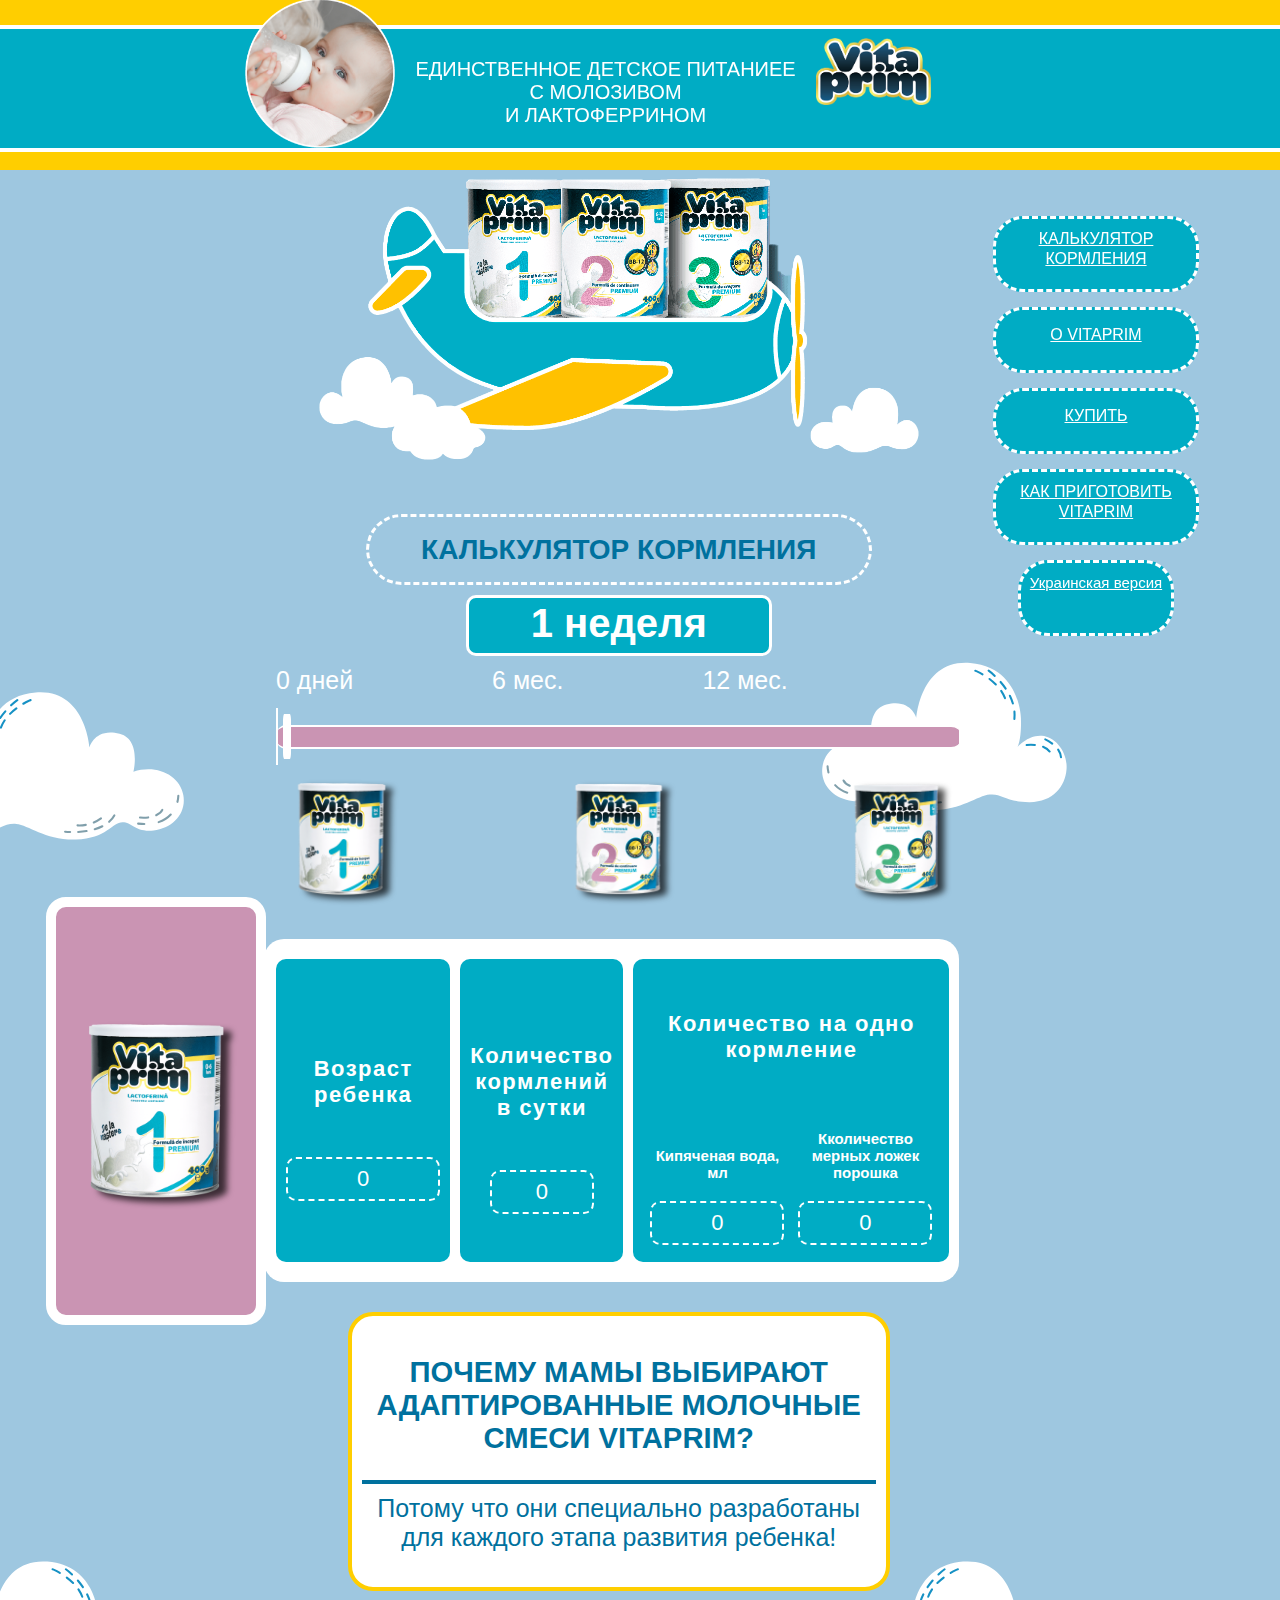
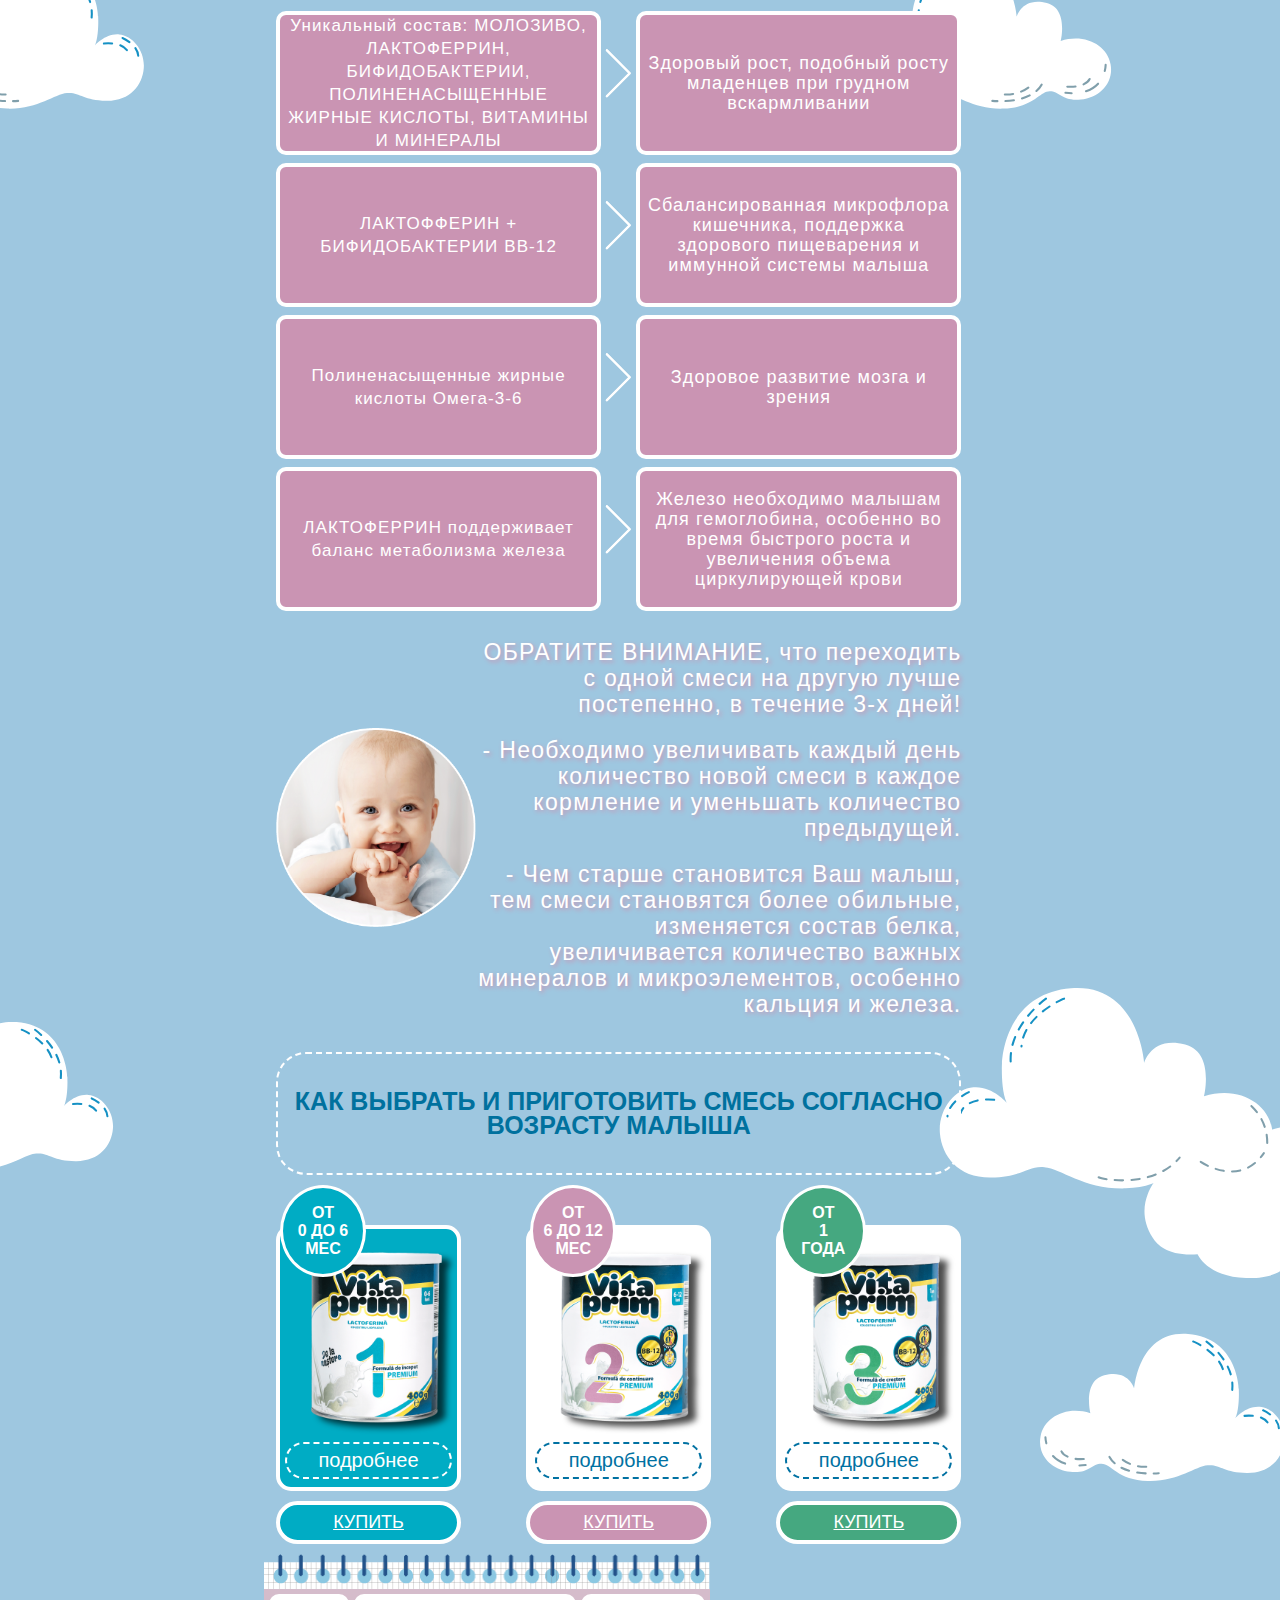
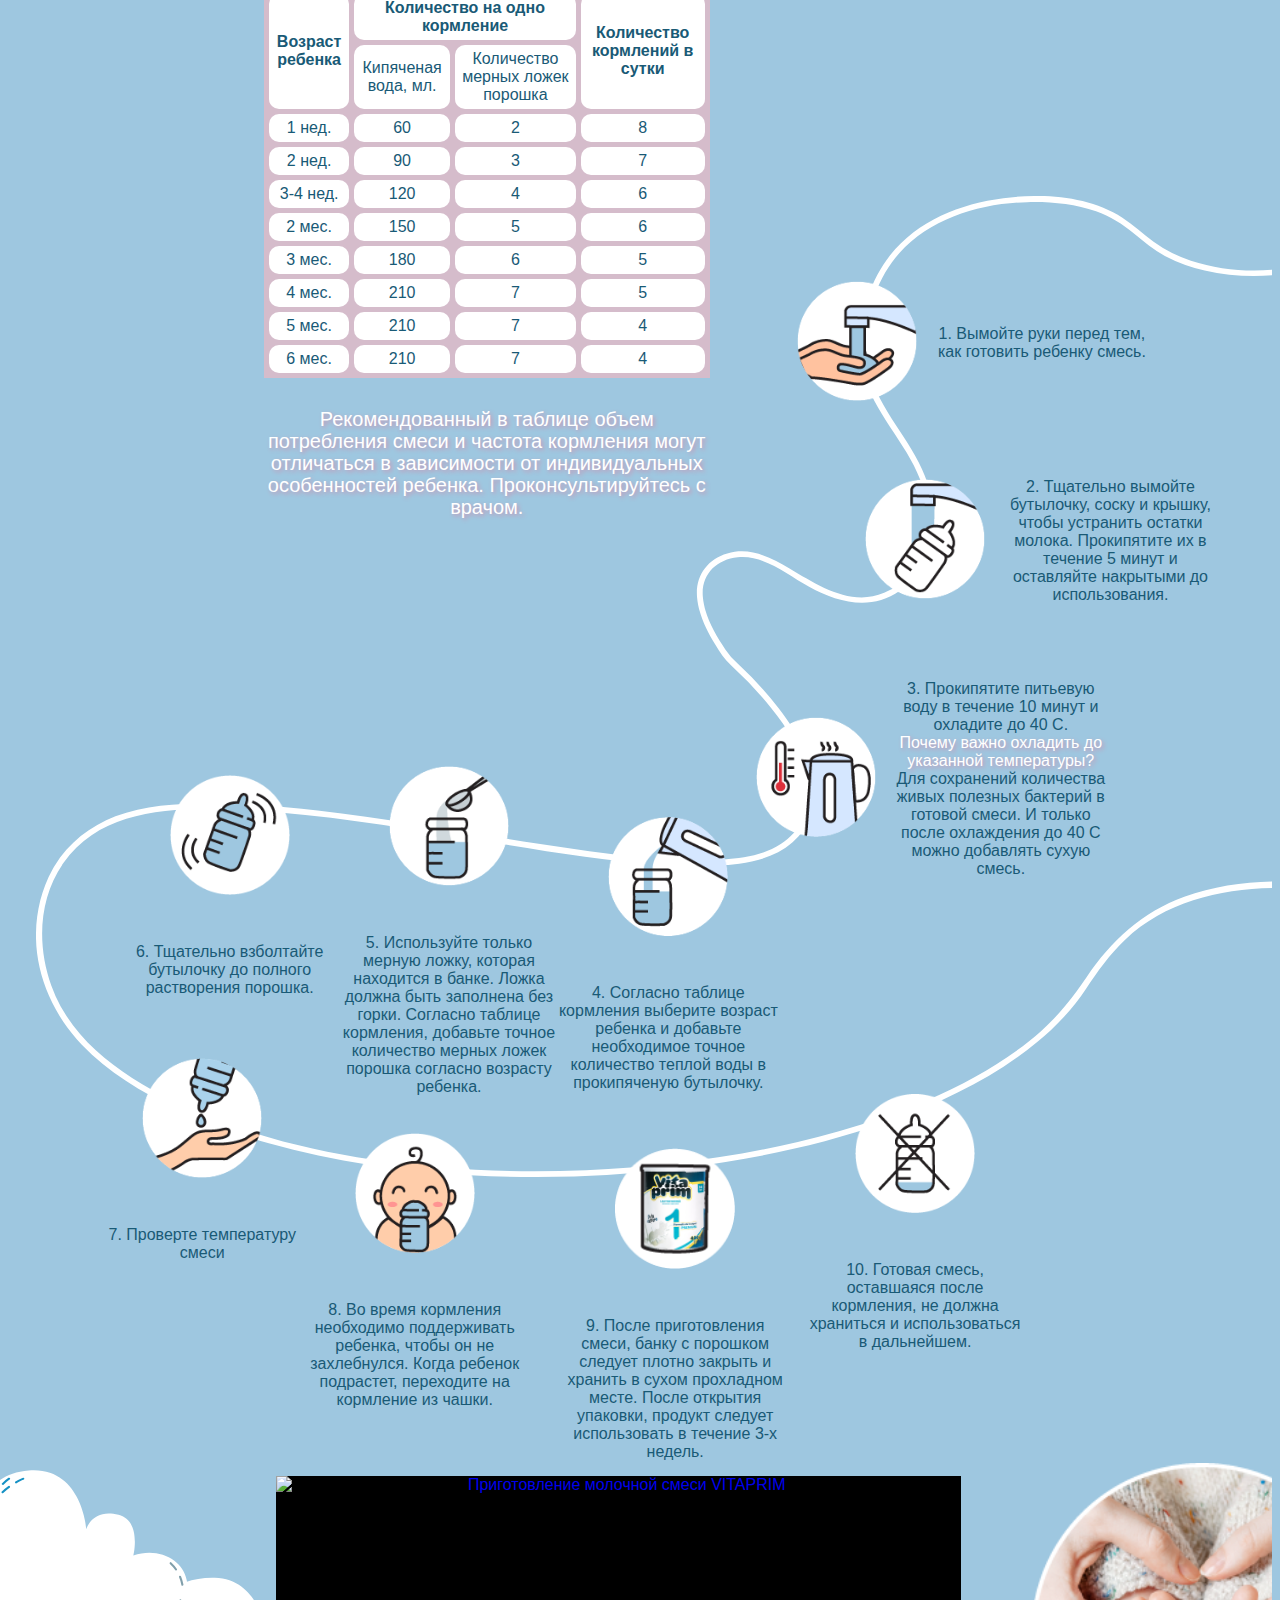
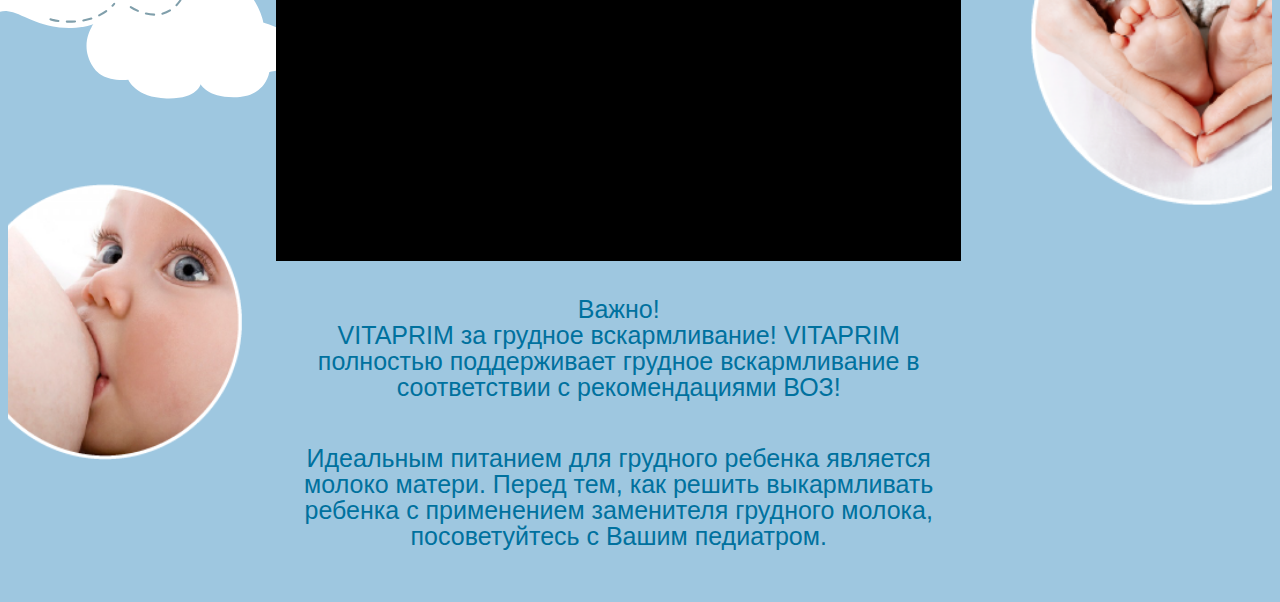
==== index-ru.html @ 1f6e941f "Add files via upload" ====
<!DOCTYPE html>
<html lang="ru">

<head>
	<meta charset="UTF-8">
	<meta http-equiv="X-UA-Compatible" content="IE=edge">
	<meta name="viewport" content="width=device-width, initial-scale=1.0">

	<meta property="og:locale" content="ru">
	<meta property="og:type" content="website">
	<meta property="og:title" content="Vita Prim">
	<meta property="og:url" content="https://vitaprim.com.ua/">
	<meta property="og:site_name" content="Vita Prim">
	<meta property="og:image" content="img/og-image.png">
	<meta property="og:image:secure_url" content="img/og-image.png">
	<meta property="og:image:width" content="1200">
	<meta property="og:image:height" content="627">
	<meta property="og:image:alt" content="Vita Prim - ЕДИНСТВЕННОЕ ДЕТСКОЕ ПИТАНИЕ
	С МОЛОЗИВОМ И ЛАКТОФЕРРИНОМ">
	<meta property="og:image:type" content="image/png">
	<meta name="twitter:card" content="summary_large_image">
	<meta name="twitter:title" content="Vita Prim - ЕДИНСТВЕННОЕ ДЕТСКОЕ ПИТАНИЕ
	С МОЛОЗИВОМ И ЛАКТОФЕРРИНОМ">
	<meta name="twitter:image" content="img/og-image.png">
	<script type="application/ld+json">
		{
		  "@context": "https://schema.org/", 
		  "@type": "Product", 
		  "name": "Vita Prim",
		  "image": "https://ua-pharm.com/wp-content/uploads/2021/02/VitaPrim-pitanie-1.png",
		  "description": "Повноцінна збалансована суміш з молозивом, лактоферрином і біфідобактеріями ВВ-12, вітамінами, мінералами і жирними кислотами для гармонійного росту і розвитку Вашої дитини.",
		  "brand": "VITA PRIM",
		  "offers": {
			"@type": "Offer",
			"url": "https://ua-pharm.com/uk/product/molochna-sumish-vitaprim-1-dlia-dytyny-vikom-vid-0-do-6-mis-pozhyvna-sumish-z-molozyvom-laktoferynom-ta-bifidobakteriiamy-vv-12-spetsialno-rozroblena-dlia-kozhnoho-etapu-rozvytku-dytyny/",
			"priceCurrency": "UAH",
			"price": "789",
			"priceValidUntil": "2026-02-19",
			"availability": "https://schema.org/InStock",
			"itemCondition": "https://schema.org/NewCondition"
		  },
		  "aggregateRating": {
			"@type": "AggregateRating",
			"ratingValue": "5",
			"bestRating": "5",
			"worstRating": "1",
			"ratingCount": "1"
		  }
		}
	</script>
	<link rel="apple-touch-icon" sizes="180x180" href="favicon/apple-touch-icon.png">
	<link rel="icon" type="image/png" sizes="32x32" href="favicon/favicon-32x32.png">
	<link rel="icon" type="image/png" sizes="16x16" href="favicon/favicon-16x16.png">
	<link rel="manifest" href="favicon/site.webmanifest">
	<link rel="stylesheet" href="css/style.css">
	<link rel="stylesheet" href="css/media.css">
	<link rel="stylesheet" href="assets/null.css">
	<title>Vita Prim - ЕДИНСТВЕННОЕ ДЕТСКОЕ ПИТАНИЕ
		С МОЛОЗИВОМ И ЛАКТОФЕРРИНОМ
		</title>
</head>

<body>
	<div class="page">
		<main>
			<header class="header">
				<div class="container">
					<div class="menu__container">
						<div class="menu__icon"> <span></span> </div>
						<nav class="nav">
							<ul class="nav__list">
								<li class="nav__list-item"> <a href="#counter" class="nav__item-link twostring">КАЛЬКУЛЯТОР КОРМЛЕНИЯ</a> </li>
								<li class="nav__list-item"> <a href="#offer__section" class="nav__item-link">О VITAPRIM</a> </li>
								<li class="nav__list-item"> <a href="#shop" class="nav__item-link">КУПИТЬ</a> </li>
								<li class="nav__list-item"> <a href="#how__to" class="nav__item-link twostring">КАК ПРИГОТОВИТЬ VITAPRIM</a> </li>
								<li class="nav__list-item"> <a hreflang="ru" style="font-size: 15px; width: 60%;" href="index.html" class="nav__item-link twostring">Украинская версия</a> </li>
							</ul>
						</nav>
					</div>
					<div class="header__items">
						<div class="top__kid"><img src="img/topkid.png" alt="kid"></div>
						<div class="nav__txt">
							<p>ЕДИНСТВЕННОЕ ДЕТСКОЕ ПИТАНИЕЕ
								<br>С МОЛОЗИВОМ 
								<br> И ЛАКТОФЕРРИНОМ</p>
						</div>
						<div class="header__logo">
							<a class="header__logo-link" href="#first__section"> <img src="img/logo.png" alt="Vita prime" class="header__logo-img"> </a>
						</div>
					</div>
				</div>
			</header>
			<section class="first__section" id="first__section">
				<div class="container">
					<p class="first__section-txt">ЕДИНСТВЕННОЕ ДЕТСКОЕ ПИТАНИЕ
						<br> С МОЛОЗИВОМ 
						<br> И ЛАКТОФЕРРИНОМ</p> <img id="counter" src="img/plane.png" alt="Наши продукты в самолете" class="first__section-img">
					<h1 class="section__title">КАЛЬКУЛЯТОР КОРМЛЕНИЯ</h1>
					<div class="counter">
						<div id="calc" class="value">1 неделя</div>
						<div class="age"> <span>0 дней</span><span>6 мес.</span><span>12 мес.</span> <span>.....</span></div>
						<input type="range" min="0" max="17" step="1" value="0" id="fader"> </div>
					<div class="fader__products"> <img src="img/VitaPrim-pitanie-1.png" alt="Vita Prim 1"> <img src="img/VitaPrim-pitanie-2.png" alt="Vita Prim 2"> <img src="img/VitaPrim-pitanie-3.png" alt="Vita Prim 3"> </div>
				</div>
			</section>
			<section class="counter__value">
				<div class="container">
					<div class="wrapper">
						<div class="product"> <img id="vita1" src="img/VitaPrim-pitanie-1.png" alt="Vita Prim 1"> <img id="vita2" src="img/VitaPrim-pitanie-2.png" alt="Vita Prim 2"> <img id="vita3" src="img/VitaPrim-pitanie-3.png" alt="Vita Prim 3"> </div>
						<div class="tabs">
							<div class="tab">
								<h3 class="value__name">Возраст <br> ребенка</h3>
								<div class="value" id="years">0</div>
							</div>
							<div class="tab">
								<h3 class="value__name">Количество кормлений в сутки</h3>
								<div class="value" id="feedings">0</div>
							</div>
						</div>
					</div>
					<div class="tab">
						<h3 class="value__name">Количество на одно кормление</h3>
						<div class="value__wrapper">
							<div class="tab__item">
								<h4 class="valeu__subname">Кипяченая вода, мл</h4>
								<div class="value" id="water">0</div>
							</div>
							<div class="tab__item" id="offer__section">
								<h4 class="valeu__subname">Кколичество мерных ложек порошка</h4>
								<div class="value" id="spoons">0</div>
							</div>
						</div>
					</div> <a href="https://ua-pharm.com/uk/product/molochna-sumish-vitaprim-1-dlia-dytyny-vikom-vid-0-do-6-mis-pozhyvna-sumish-z-molozyvom-laktoferynom-ta-bifidobakteriiamy-vv-12-spetsialno-rozroblena-dlia-kozhnoho-etapu-rozvytku-dytyny/" class="btn">купить</a> </div>
			</section>
			<section class="offer__section">
				<div class="container">
					<div class="offer">
						<h3 class="offer__title"><span>ПОЧЕМУ МАМЫ ВЫБИРАЮТ АДАПТИРОВАННЫЕ МОЛОЧНЫЕ СМЕСИ VITAPRIM?</span></h3>
						<p class="offer__txt">Потому что они специально разработаны для каждого этапа развития ребенка!</p>
					</div>
					<div class="descrip">
							<div class="descrip__title">
								<p>Уникальный состав: <span>МОЛОЗИВО, ЛАКТОФЕРРИН, БИФИДОБАКТЕРИИ, ПОЛИНЕНАСЫЩЕННЫЕ ЖИРНЫЕ КИСЛОТЫ, ВИТАМИНЫ <span> и <span>МИНЕРАЛЫ</span></p>
							</div>
							<svg xmlns="http://www.w3.org/2000/svg" viewBox="0 0 490.8 490.8"><defs/><path xmlns="http://www.w3.org/2000/svg" fill="#fff" d="M168.599498 75.80956c-2.9659-2.8651-7.693-2.7825-10.5581.1834-2.7944 2.8938-2.7944 7.4809 0 10.374l158.9805 158.9952-158.9952 158.9805c-2.9659 2.8651-3.0478 7.5915-.1834 10.5581 2.8651 2.9659 7.5915 3.0478 10.5581.1834.0623-.0602.1232-.1211.1834-.1834l164.2669-164.2669c2.9148-2.9155 2.9148-7.6419 0-10.5581l-164.2522-164.2662z" data-original="#f44336"/><path xmlns="http://www.w3.org/2000/svg" fill="#fff" d="M163.313098 417.09596c-4.1237.0077-7.4725-3.3299-7.4802-7.4536-.0035-1.988.7861-3.8955 2.1938-5.2997l158.9952-158.9805-158.9952-158.9798c-2.9197-2.9197-2.9197-7.6531 0-10.5728 2.9197-2.9197 7.6531-2.9197 10.5728 0l164.2669 164.2669c2.9148 2.9155 2.9148 7.6419 0 10.5581l-164.2669 164.2662c-1.4 1.4049-3.3026 2.1952-5.2864 2.1952z" data-original="#000000"/></svg>
							<div class="descrip__txt">
								<p>Здоровый рост, подобный росту младенцев при грудном вскармливании</p>
							</div>
					</div>
					<div class="descrip">
						<div class="descrip__title">
							<p><span> ЛАКТОФФЕРИН + БИФИДОБАКТЕРИИ ВВ-12 </span></p>
						</div>
						<svg xmlns="http://www.w3.org/2000/svg" viewBox="0 0 490.8 490.8"><defs/><path xmlns="http://www.w3.org/2000/svg" fill="#fff" d="M168.599498 75.80956c-2.9659-2.8651-7.693-2.7825-10.5581.1834-2.7944 2.8938-2.7944 7.4809 0 10.374l158.9805 158.9952-158.9952 158.9805c-2.9659 2.8651-3.0478 7.5915-.1834 10.5581 2.8651 2.9659 7.5915 3.0478 10.5581.1834.0623-.0602.1232-.1211.1834-.1834l164.2669-164.2669c2.9148-2.9155 2.9148-7.6419 0-10.5581l-164.2522-164.2662z" data-original="#f44336"/><path xmlns="http://www.w3.org/2000/svg" fill="#fff" d="M163.313098 417.09596c-4.1237.0077-7.4725-3.3299-7.4802-7.4536-.0035-1.988.7861-3.8955 2.1938-5.2997l158.9952-158.9805-158.9952-158.9798c-2.9197-2.9197-2.9197-7.6531 0-10.5728 2.9197-2.9197 7.6531-2.9197 10.5728 0l164.2669 164.2669c2.9148 2.9155 2.9148 7.6419 0 10.5581l-164.2669 164.2662c-1.4 1.4049-3.3026 2.1952-5.2864 2.1952z" data-original="#000000"/></svg>
						<div class="descrip__txt">
							<p>Сбалансированная микрофлора кишечника, поддержка здорового пищеварения и иммунной системы малыша </p>
						</div>
					</div>
					<div class="descrip">
						<div class="descrip__title">
							<p>Полиненасыщенные жирные кислоты Омега-3-6</p>
						</div>
						<svg xmlns="http://www.w3.org/2000/svg" viewBox="0 0 490.8 490.8"><defs/><path xmlns="http://www.w3.org/2000/svg" fill="#fff" d="M168.599498 75.80956c-2.9659-2.8651-7.693-2.7825-10.5581.1834-2.7944 2.8938-2.7944 7.4809 0 10.374l158.9805 158.9952-158.9952 158.9805c-2.9659 2.8651-3.0478 7.5915-.1834 10.5581 2.8651 2.9659 7.5915 3.0478 10.5581.1834.0623-.0602.1232-.1211.1834-.1834l164.2669-164.2669c2.9148-2.9155 2.9148-7.6419 0-10.5581l-164.2522-164.2662z" data-original="#f44336"/><path xmlns="http://www.w3.org/2000/svg" fill="#fff" d="M163.313098 417.09596c-4.1237.0077-7.4725-3.3299-7.4802-7.4536-.0035-1.988.7861-3.8955 2.1938-5.2997l158.9952-158.9805-158.9952-158.9798c-2.9197-2.9197-2.9197-7.6531 0-10.5728 2.9197-2.9197 7.6531-2.9197 10.5728 0l164.2669 164.2669c2.9148 2.9155 2.9148 7.6419 0 10.5581l-164.2669 164.2662c-1.4 1.4049-3.3026 2.1952-5.2864 2.1952z" data-original="#000000"/></svg>
						<div class="descrip__txt">
							<p>Здоровое развитие мозга и зрения</p>
						</div>
					</div>
					<div class="descrip">
						<div class="descrip__title">
							<p><span>ЛАКТОФЕРРИН</span> поддерживает баланс метаболизма железа</p>
						</div>
						<svg xmlns="http://www.w3.org/2000/svg" viewBox="0 0 490.8 490.8"><defs/><path xmlns="http://www.w3.org/2000/svg" fill="#fff" d="M168.599498 75.80956c-2.9659-2.8651-7.693-2.7825-10.5581.1834-2.7944 2.8938-2.7944 7.4809 0 10.374l158.9805 158.9952-158.9952 158.9805c-2.9659 2.8651-3.0478 7.5915-.1834 10.5581 2.8651 2.9659 7.5915 3.0478 10.5581.1834.0623-.0602.1232-.1211.1834-.1834l164.2669-164.2669c2.9148-2.9155 2.9148-7.6419 0-10.5581l-164.2522-164.2662z" data-original="#f44336"/><path xmlns="http://www.w3.org/2000/svg" fill="#fff" d="M163.313098 417.09596c-4.1237.0077-7.4725-3.3299-7.4802-7.4536-.0035-1.988.7861-3.8955 2.1938-5.2997l158.9952-158.9805-158.9952-158.9798c-2.9197-2.9197-2.9197-7.6531 0-10.5728 2.9197-2.9197 7.6531-2.9197 10.5728 0l164.2669 164.2669c2.9148 2.9155 2.9148 7.6419 0 10.5581l-164.2669 164.2662c-1.4 1.4049-3.3026 2.1952-5.2864 2.1952z" data-original="#000000"/></svg>
						<div class="descrip__txt">
							<p>Железо необходимо малышам для гемоглобина, особенно во время быстрого роста и увеличения объема циркулирующей крови </p>
						</div>
					</div>
					<div class="warning">
						<div class="kid__img"><img src="img/kid2.png" alt="kid"></div>
						<div class="txt__wrapper">
							<p class="warning__txt"><span>ОБРАТИТЕ ВНИМАНИЕ</span>, что переходить с одной смеси на другую лучше постепенно, в течение 3-х дней!</p>
							<p class="warning__txt">- Необходимо увеличивать каждый день количество новой смеси в каждое кормление и уменьшать количество предыдущей.</p>
							<p class="warning__txt" id="shop">- Чем старше становится Ваш малыш, тем смеси становятся более обильные, изменяется состав белка, увеличивается количество важных минералов и микроэлементов, особенно кальция и железа.</p>
						</div>
					</div>
				</div>
			</section>
			<section class="shop">
				<div class="container">
					<div class="shop__title">
						<h2 class="section__title">КАК ВЫБРАТЬ И ПРИГОТОВИТЬ СМЕСЬ СОГЛАСНО ВОЗРАСТУ МАЛЫША</h2> </div>
					<div class="shop__wrapper">
						<div class="card">
							<div class="card__wrapper blue" id="about1">
								<div class="card__top blue">
									<h4 class="card__title">ОТ <br> 0 ДО 6<br> МЕС</h4> </div> <img src="img/VitaPrim-pitanie-1.png" alt="Vita Prim 1" class="card__img"> <a class="card__btn blue">подробнее</a> </div> <a href="https://ua-pharm.com/uk/product/molochna-sumish-vitaprim-1-dlia-dytyny-vikom-vid-0-do-6-mis-pozhyvna-sumish-z-molozyvom-laktoferynom-ta-bifidobakteriiamy-vv-12-spetsialno-rozroblena-dlia-kozhnoho-etapu-rozvytku-dytyny/" class="buy__btn blue">купить</a> </div>
						<div class="card">
							<div class="card__wrapper pink" id="about2">
								<div class="card__top pink">
									<h4 class="card__title">ОТ<br> 6 ДО 12 <br>МЕС
									</h4> </div> <img src="img/VitaPrim-pitanie-2.png" alt="Vita Prim 2" class="card__img"> <a class="card__btn pink">подробнее</a> </div> <a href="https://ua-pharm.com/uk/product/molochna-sumish-vitaprim-2-dlia-dytyny-vikom-vid-6-do-12-mis-pozhyvna-sumish-z-molozyvom-laktoferynom-ta-bifidobakteriiamy-vv-12-spetsialno-rozroblena-dlia-kozhnoho-etapu-rozvytku-dytyny/" class="buy__btn pink">купить</a> </div>
						<div class="card">
							<div class="card__wrapper green" id="about3">
								<div class="card__top green">
									<h4 class="card__title">ОТ<br> 1 <br>ГОДА</h4> </div> <img src="img/VitaPrim-pitanie-3.png" alt="Vita Prim 3" class="card__img"> <a class="card__btn green">подробнее</a> </div> <a href="https://ua-pharm.com/uk/product/molochna-sumish-vitaprim-3-dlia-dytyny-vikom-vid-1-roku-pozhyvna-sumish-z-molozyvom-laktoferynom-ta-bifidobakteriiamy-vv-12-spetsialno-rozroblena-dlia-kozhnoho-etapu-rozvytku-dytyny/" class="buy__btn green">купить</a> </div>
					</div>
				</div>
			</section>
			<section class="instruction">
				<div class="container">
					<div class="instruction__wrapper" id="how__to"> <img src="img/notebook.png" alt="notepad top">
						<table class="table1" id="first">
							<tr>
								<th rowspan="2" colspan="1" class="first">Возраст ребенка</th>
								<th colspan="2">Количество на одно кормление</th>
								<th rowspan="2">Количество кормлений в сутки</th>
							</tr>
							<tr>
								<td class="first">Кипяченая вода, мл.</td>
								<td class="first">Количество мерных ложек порошка</td>
							</tr>
							<tr>
								<td rowspan="1" class="first">1 нед.</td>
								<td>60</td>
								<td>2</td>
								<td>8</td>
							</tr>
							<tr>
								<td rowspan="1" class="first">2 нед.</td>
								<td>90</td>
								<td>3</td>
								<td>7</td>
							</tr>
							<tr>
								<td rowspan="1" class="first">3-4 нед.</td>
								<td>120</td>
								<td>4</td>
								<td>6</td>
							</tr>
							<tr>
								<td rowspan="1" class="first">2 мес.</td>
								<td>150</td>
								<td>5</td>
								<td>6</td>
							</tr>
							<tr>
								<td rowspan="1" class="first">3 мес.</td>
								<td>180</td>
								<td>6</td>
								<td>5</td>
							</tr>
							<tr>
								<td rowspan="1" class="first">4 мес.</td>
								<td>210</td>
								<td>7</td>
								<td>5</td>
							</tr>
							<tr>
								<td rowspan="1" class="first">5 мес.</td>
								<td>210</td>
								<td>7</td>
								<td>4</td>
							</tr>
							<tr>
								<td rowspan="1" class="first">6 мес.</td>
								<td>210</td>
								<td>7</td>
								<td>4</td>
							</tr>
						</table>
						<table class="table2" id="second">
							<tr>
								<th rowspan="2" colspan="1" class="first">Возраст ребенка</th>
								<th colspan="2">Количество на одно кормление</th>
								<th rowspan="2">Количество кормлений в сутки</th>
							</tr>
							<tr>
								<td class="first">Кипяченая вода, мл.</td>
								<td class="first">Количество мерных ложек порошка</td>
							</tr>
							<tr>
								<td rowspan="1" class="first">6 мес.</td>
								<td>210</td>
								<td>7</td>
								<td>4</td>
							</tr>
							<tr>
								<td rowspan="1" class="first">7-9 мес.</td>
								<td>210</td>
								<td>7</td>
								<td>3-4</td>
							</tr>
							<tr>
								<td rowspan="1" class="first">С 9-го месяца</td>
								<td>210</td>
								<td>7</td>
								<td>2-3</td>
							</tr>
						</table>
						<table class="table3" id="third">
							<tr>
								<th rowspan="2" colspan="1" class="first">Возраст ребенка</th>
								<th colspan="2">Количество на одно кормление</th>
								<th rowspan="2">Количество кормлений в сутки</th>
							</tr>
							<tr>
								<td class="first">Кипяченая вода, мл.</td>
								<td class="first">Количество мерных ложек порошка</td>
							</tr>
							<tr>
								<td rowspan="1" class="first">Больше 1 года</td>
								<td>150</td>
								<td>5</td>
								<td>2</td>
							</tr>
							<tr>
								<td rowspan="1" class="first">Больше 1 года</td>
								<td>180</td>
								<td>6</td>
								<td>2</td>
							</tr>
							<tr>
								<td rowspan="1" class="first">Больше 1 года</td>
								<td>210</td>
								<td>7</td>
								<td>2</td>
							</tr>
						</table>
						<p class="warning__txt">Рекомендованный в таблице объем  потребления смеси и частота кормления могут отличаться в зависимости от индивидуальных особенностей ребенка. Проконсультируйтесь с врачом.</p>
					</div>
				</div>
			</section>
			<section class="how__to">
				<div class="container">
					<div class="how__to-wrapper">
						<div class="bg">
							<svg class="vector1" xmlns="http://www.w3.org/2000/svg" viewBox="0 0 209.89 1705.45">
								<g data-name="Слой 2">
									<path d="M66.24 3.45s84.63-20.64 123.67 72.4-77.1 241.63-46.31 388.69c0 0 75.7 12.29 63.45 149.17s-102.33 405.48-39.44 528.4c58.16 113.68-24.16 135.77 14.93 338.87C213.05 1639.53 146 1686.6 146 1686.6s-69.48 39-145.31 0" fill="none" stroke="#fff" stroke-miterlimit="10" stroke-width="3" data-name="Шар 1" /> </g>
							</svg>
							<svg class="vector2" xmlns="http://www.w3.org/2000/svg" viewBox="0 0 1406.31 1006.39">
								<g data-name="Слой 2">
									<path d="M1401.13 18.17c-56.66 52.36-142.64 72.16-216.36 48.14a134.46 134.46 0 01-38.3-19.31c-10.87-8-20.61-17.43-32-24.78-34.84-22.57-82.07-25.13-122.08-20-43.8 5.6-88.26 23-116.22 58.58-25.64 32.72-36.59 79.86-27.17 120.38 9.52 40.79 43.24 71 58 109.62 7.52 19.75 11.62 44.57 7.26 65.44-4.71 22.51-23.24 42-44.18 50.87-34.22 14.51-68.07-7.87-96.65-24.77-20-11.86-40.62-22.45-64.29-15.66-20.63 5.92-32.9 23.39-31 44.89 1.53 17.28 9.58 33.66 18.51 48.25 4.84 7.92 9.51 15.39 16.31 21.57a380.72 380.72 0 0141.17 43.81c16.72 20.93 32.52 45 38 71.65 5.53 26.86-4.64 52.52-27.73 67.77-17.09 11.29-38.86 14.54-58.87 16-28.44 2.12-57.14.34-85.49-2.34-35-3.31-69.78-8.37-104.49-13.76-75.55-11.7-150.76-25.45-226.71-34.14-35-4-70.14-7-105.35-7.26-34.05-.27-69.87.75-102 13.18-27.18 10.53-50.49 29.22-64.7 54.87C4.92 712.57-.46 737.36 0 761.75c.82 40.47 19.27 79.94 47 108.89 27 28.15 61.38 48.67 96.3 65.37a604.26 604.26 0 0095.47 35.75c67.18 19.11 137 28.87 206.6 32.75a1233 1233 0 00222.5-7.85c69.35-8.76 138.36-23.19 204.39-46.38 55.24-19.39 109.8-45 155.13-82.57 19.11-15.85 36.37-34 50-54.82 11.7-17.81 24.14-35 39.64-49.76 40.85-38.84 96.26-52 151.27-53.19 44.22-1 88.39 4.75 131.78 12.81 3.77.71 5.39-5.08 1.59-5.78-72.07-13.4-153-23.56-223.7 1.95-42.83 15.44-75.14 45.31-100.27 82.59-13.72 20.35-28.29 38.84-46.73 55.22-20.62 18.31-43.74 33.67-67.84 47-56.6 31.29-118.89 51.84-181.66 66.61-71.24 16.77-144.26 25.94-217.34 29-73.26 3-147 0-219.55-11-66.86-10.14-133.38-26.92-194.77-55.75-55-25.85-112.7-62.67-134.14-122.65C.92 768.38 2.45 721.16 28.28 684.07c40.18-57.69 119.1-57 182.09-54.23 74.78 3.33 149 15.52 222.77 27.49 69.43 11.27 139.08 24 209.35 28.81 26.26 1.78 52.91 2.48 79-1.2 19.81-2.79 39.36-8.46 54.64-21.9 44.81-39.38 15.67-98.73-14.08-137.33a377.86 377.86 0 00-42.55-46.41 72.26 72.26 0 01-12.36-14.18c-10.74-16-21.51-34.55-23.09-54.21-1.82-22.64 14-37.92 35.73-40.22 27-2.86 50.57 17.56 72.85 29.83 29.77 16.4 63.38 25.52 93.48 4.45 16.94-11.86 30.6-28.47 34.29-49.2 3.55-19.95.21-42.18-5.84-61.36-12.39-39.28-45-68.74-57.8-107.82-13.76-42.07-.23-95.35 29-128 32.57-36.33 83.51-51 130.94-52.27 23.68-.62 48.26 1.66 70.76 9.42 14.51 5 27.06 13.1 38.87 22.77 10.14 8.32 20.12 16.77 31.74 23a164.61 164.61 0 0040.8 14.91c34.35 7.94 70.72 7.42 105-.51a223.54 223.54 0 00101.42-53.54c2.85-2.63-1.41-6.86-4.24-4.24z" fill="#fff" data-name="Шар 1" /> </g>
							</svg>
						</div>
						<div class="how__to-item-wrapper">
							<div class="how__to-item">
								<div class="img"><img src="img/1.png" alt=""></div>
								<div class="txt">
									<p>1. Вымойте руки перед тем, как готовить ребенку смесь.</p>
								</div>
							</div>
							<div class="how__to-item">
								<div class="img"><img src="img/2.png" alt=""></div>
								<div class="txt">
									<p>2.	Тщательно вымойте бутылочку, соску и крышку, чтобы устранить остатки молока. Прокипятите их в течение 5 минут и оставляйте накрытыми до использования. </p>
								</div>
							</div>
							<div class="how__to-item">
								<div class="img"><img src="img/3.png" alt=""></div>
								<div class="txt">
									<p>3.	Прокипятите питьевую воду в течение 10 минут и охладите до 40 С. 
										<br> <span>Почему важно охладить до указанной температуры?  </span>
										<br> Для сохранений количества живых полезных бактерий в готовой смеси. И только после охлаждения до 40 С можно добавлять сухую смесь.</p>
								</div>
							</div>
							<div class="how__to-item">
								<div class="img"><img src="img/4.png" alt=""></div>
								<div class="txt">
									<p>4.	Согласно таблице кормления выберите возраст ребенка и добавьте необходимое точное количество теплой воды в прокипяченую бутылочку. </p>
								</div>
							</div>
							<div class="how__to-item">
								<div class="img"><img src="img/5.png" alt=""></div>
								<div class="txt">
									<p>5.	Используйте только мерную ложку, которая находится в банке. Ложка должна быть заполнена без горки. Согласно таблице кормления, добавьте точное количество мерных ложек порошка согласно возрасту ребенка.</p>
								</div>
							</div>
							<div class="how__to-item">
								<div class="img"><img src="img/6.png" alt=""></div>
								<div class="txt">
									<p>6.	Тщательно взболтайте бутылочку до полного растворения порошка. </p>
								</div>
							</div>
							<div class="how__to-item">
								<div class="img"><img src="img/7.png" alt=""></div>
								<div class="txt">
									<p>7.	Проверте температуру смеси</p>
								</div>
							</div>
							<div class="how__to-item">
								<div class="img"><img src="img/8.png" alt=""></div>
								<div class="txt">
									<p>8.	Во время кормления необходимо поддерживать ребенка, чтобы он не захлебнулся. Когда ребенок подрастет, переходите на кормление из чашки.</p>
								</div>
							</div>
							<div class="how__to-item">
								<div class="img"><img src="img/9.png" alt=""></div>
								<div class="txt">
									<p>9.	После приготовления смеси, банку с порошком следует плотно закрыть и хранить в сухом прохладном месте. После открытия упаковки, продукт следует использовать в течение 3-х недель.</p>
								</div>
							</div>
							<div class="how__to-item">
								<div class="img"><img src="img/10.png" alt=""></div>
								<div class="txt">
									<p>10.	Готовая смесь, оставшаяся после кормления, не должна храниться и использоваться в дальнейшем.
									</p>
								</div>
							</div>
							<div class="how__to-item opacity__block">
								<div class="wrapp">
									<div class="img"><img src="img/10.png" alt=""></div>
									<div class="txt">
										<p>10.	Готовая смесь, оставшаяся после кормления, не должна храниться и использоваться в дальнейшем.
										</p>
									</div>
								</div>
							</div>
						</div>
					</div>
					<div class="video">
						<a class="video__link" href="https://youtu.be/APt-MZ_mfc8">
							<picture>
								<source srcset="https://i.ytimg.com/vi_webp/APt-MZ_mfc8/maxresdefault.webp" type="image/webp"> <img class="video__media" src="https://i.ytimg.com/vi/APt-MZ_mfc8/maxresdefault.jpg" alt="Приготовление молочной смеси VITAPRIM"> </picture>
						</a>
						<button class="video__button" aria-label="Запустить видео">
							<svg width="68" height="48" viewBox="0 0 68 48">
								<path class="video__button-shape" d="M66.52,7.74c-0.78-2.93-2.49-5.41-5.42-6.19C55.79,.13,34,0,34,0S12.21,.13,6.9,1.55 C3.97,2.33,2.27,4.81,1.48,7.74C0.06,13.05,0,24,0,24s0.06,10.95,1.48,16.26c0.78,2.93,2.49,5.41,5.42,6.19 C12.21,47.87,34,48,34,48s21.79-0.13,27.1-1.55c2.93-0.78,4.64-3.26,5.42-6.19C67.94,34.95,68,24,68,24S67.94,13.05,66.52,7.74z"></path>
								<path class="video__button-icon" d="M 45,24 27,14 27,34"></path>
							</svg>
						</button>
						<img class="footer__kid" src="img/footer-kid.png" alt="kid">
					</div>
					<div class="disclaimer">
						<img src="img/footer-kid1.png" alt="kid">
						<p>Важно!
							<br> VITAPRIM за грудное вскармливание! VITAPRIM полностью поддерживает грудное вскармливание в соответствии с рекомендациями ВОЗ!</p>
						<p>Идеальным питанием для грудного ребенка является молоко матери. Перед тем, как решить выкармливать ребенка с применением заменителя грудного молока, посоветуйтесь с Вашим педиатром.</p>
					</div>
				</div>
			</section>
		</main>
	</div>
	<script src="assets/jquery-3.5.1.min.js"></script>
	<script src="js/script.js"></script>
	<script src="js/fader-ru.js"></script>
</body>

</html>
---- css/style.css ----
@font-face {
	font-family: "MarkerFelt";
	font-style: normal;
	font-weight: 400;
	src: url(../fonts/MarkerFelt.woff2) format("woff2"), url(../fonts/MarkerFelt.woff) format("woff");
}

@font-face {
	font-family: "Marvin";
  font-style: normal;
  font-weight: 400;
  src: url(../fonts/Marvin.woff2) format("woff2"), url(../fonts/Marvin.woff) format("woff");
}

main {
	height: 100%;
	font-family: "MarkerFelt", sans-serif;
	-webkit-font-smoothing: antialiased;
	-moz-osx-font-smoothing: grayscale;
	min-width: 320px;
	overflow-x: hidden;
}

main .container {
	margin: 0 auto;
	text-align: center;
	padding: 0 12px;
}

main.lock {
	overflow: hidden;
}

section {
	background-color: #9ec7e0;
}

.header {
	background-color: #00acc4;
	position: fixed;
	top: 0;
	left: 0;
	width: 100%;
	z-index: 10;
}

.header::before {
	content: "";
	position: absolute;
	top: 0;
	left: 0;
	width: 100%;
	height: 100%;
	background-color: #00acc4;
	z-index: 2;
	border-bottom: 3px solid #fff;
}

.header .container {
	position: relative;
	display: -webkit-box;
	display: -ms-flexbox;
	display: flex;
	padding: 0 15px;
	-webkit-box-align: center;
	-ms-flex-align: center;
	align-items: center;
	height: 65px;
}

.top__kid {
	display: none;
}

.header .container .header__logo {
	margin: 0 auto;
	position: relative;
	z-index: 3;
	-webkit-box-flex: 0;
	-ms-flex: 0 0 90px;
	flex: 0 0 90px;
	width: 100%;
}

.header .container .header__logo .header__logo-img {
	width: 90px;
	margin: 0 0 40px 0;
}

.menu__container {
	display: -webkit-box;
	display: -ms-flexbox;
	display: flex;
}

.menu__container .menu__icon {
	position: relative;
	width: 50px;
	height: 20px;
	position: relative;
	z-index: 3;
}

.menu__container .menu__icon span {
	background-color: #fff;
	position: absolute;
	width: 100%;
	height: 2px;
	left: 0;
	top: 9px;
}

.menu__container .menu__icon::before, .menu__container .menu__icon::after {
	content: "";
	background-color: #fff;
	position: absolute;
	width: 100%;
	height: 2px;
	left: 0;
	-webkit-transition: all 0.3s ease;
	transition: all 0.3s ease;
}

.menu__container .menu__icon::before {
	top: 0;
}

.menu__container .menu__icon::after {
	bottom: 0;
}

.menu__container .menu__icon.active span {
	-webkit-transform: scale(0);
	transform: scale(0);
}

.menu__container .menu__icon.active::before {
	-webkit-transform: rotate(45deg);
	transform: rotate(45deg);
	top: 9px;
}

.menu__container .menu__icon.active::after {
	-webkit-transform: rotate(-45deg);
	transform: rotate(-45deg);
	bottom: 8px;
}

.menu__container .nav {
	position: fixed;
	top: -100%;
	left: 0;
	width: 75%;
	height: 75%;
	background-color: #00acc4;
	padding: 100px 15px 0 15px;
	border: 3px solid #fff;
	border-radius: 30px;
	-webkit-transition: all 0.5s ease;
	transition: all 0.5s ease;
	overflow: auto;
}

.menu__container .nav .nav__list{
	padding: 20px 0;
	overflow: hidden;
}


.menu__container .nav .nav__list .nav__list-item {
	text-align: center;
	margin: 0 0 20px 0;
	min-width: 200px;
}

.menu__container .nav .nav__list .nav__item-link {
	display: block;
	font-family: "Marvin", sans-serif;
	border: 3px dashed #fff;
	border-radius: 30px;
	font-size: 18px;
	color: #fff;
	line-height: 60px;
	margin: auto;
	width: 100%;
	height: 60px;
	-webkit-transition: all .3s ease-in-out;
	transition: all .3s ease-in-out;
}

.menu__container .nav .nav__list .nav__item-link:hover {
	background-color: #00c7e1;
	-webkit-box-shadow: 0px 0px 35px 11px rgba(255,255,255,0.46); 
	box-shadow: 0px 0px 5px 5px rgb(255 255 255 / 46%);
}

.menu__container .nav .nav__list .twostring {
	padding: 5px;
	line-height: 20px;
}

.menu__container .nav.active {
	top: 0;
}

.first__section {
	padding-top: 65px;
}

.first__section .container {
	padding: 20px 12px;
}

.first__section .container .first__section-txt {
	font-family: "Marvin", sans-serif;
	color: #fff;
	line-height: 20px;
	font-size: 20px;
}

.first__section .container .first__section-img {
	margin: 20px 0;
	width: 300px;
}

.first__section .container .section__title {
	color: #00719e;
	font-size: 25px;
	text-transform: uppercase;
	border: 2px dashed #fff;
	border-radius: 25px;
	line-height: 45px;
	margin-bottom: 15px;
}

.first__section .container .value {
	display: inline-block;
	text-align: center;
	font-weight: bold;
	font-size: 30px;
	color: #fff;
	padding: 0 10px;
	height: 45px;
	background-color: #00acc4;
	border: 3px solid #fff;
	border-radius: 10px;
	line-height: 45px;
	margin: 10px auto;
}

.first__section .container .age {
	padding: 0 0 15px 0;
	margin: 0 auto;
	width: 240px;
	color: #fff;
	font-size: 20px;
	display: -webkit-box;
	display: -ms-flexbox;
	display: flex;
	-webkit-box-pack: justify;
	-ms-flex-pack: justify;
	justify-content: space-between;
}

.first__section .container input[type="range"] {
	display: block;
	-webkit-appearance: none;
	background-color: #ca94b3;
	width: 200px;
	height: 30px;
	border-top: 2px solid #fff;
	border-bottom: 2px solid #fff;
	border-left: 2px;
	border-radius: 10px;
	margin: 0 auto;
	outline: 0;
}

.first__section .container input[type="range"]::before, .first__section .container input[type="range"]::after {
	content: "";
	border: 1px solid #fff;
	padding: 10px 0 20px 0;
}

.first__section .container input[type="range"]::-webkit-slider-thumb {
	-webkit-appearance: none;
	background-color: #fff;
	width: 8px;
	height: 45px;
	border-radius: 15%;
	cursor: pointer;
	-webkit-transition: 0.3s ease-in-out;
	transition: 0.3s ease-in-out;
	margin: 0 5px 0 5px;
}

.counter__value {
	background-color: #fff;
	padding: 15px 0;
}

.counter__value .container .wrapper {
	display: -webkit-box;
	display: -ms-flexbox;
	display: flex;
	-webkit-box-pack: center;
	-ms-flex-pack: center;
	justify-content: center;
}

.fader__products {
	display: none;
}

.counter__value .container .product {
	background-color: #ca94b3;
	width: 40%;
	border-radius: 10px;
	margin: 0 10px 10px 0;
	display: -webkit-box;
	display: -ms-flexbox;
	display: flex;
	-webkit-box-align: center;
	-ms-flex-align: center;
	align-items: center;
	-webkit-box-pack: center;
	-ms-flex-pack: center;
	justify-content: center;
}

#vita2, #vita3 {
	display: none;
}

.counter__value .container .product img {
	width: 130px;
	margin: 15px auto;
	-webkit-filter: drop-shadow(8px 5px 3px rgba(0, 0, 0, 0.7));
	filter: drop-shadow(8px 5px 3px rgba(0, 0, 0, 0.7));
}

.counter__value .container .tab {
	padding: 10px;
	background-color: #00acc4;
	border-radius: 10px;
	color: #fff;
	font-size: 20px;
	margin: 0 0 10px 0;
	display: flex;
	flex-direction: column;
	justify-content: center;
}

.counter__value .container .tabs .tab .value {
	border: 2px dashed #fff;
	border-radius: 10px;
	padding: 7px 0;
	margin: 7px auto;
	width: 150px;
}

.counter__value .container .tabs #feedings {
	width: 100px;
}

.counter__value .container .tab .value {
	border: 2px dashed #fff;
	border-radius: 10px;
	padding: 7px 0;
	margin: 7px auto;
	width: 120px;
}

.counter__value .container .value__wrapper {
	display: -webkit-box;
	display: -ms-flexbox;
	display: flex;
	-webkit-box-align: end;
	-ms-flex-align: end;
	align-items: flex-end;
	padding-top: 5px;
}

.counter__value .container .value__wrapper .tab__item {
	margin: 0 auto;
}

.counter__value .container .value__wrapper .tab__item .valeu__subname {
	font-size: 15px;
}

.counter__value .container .btn {
	display: block;
	text-transform: uppercase;
	color: #fff;
	font-size: 22px;
	background-color: #00acc4;
	border-radius: 10px;
	padding: 10px 0;
}

.offer__section {
	padding: 15px 0;
}

.offer__section .container .offer {
	background-color: #fff;
	border: 4px solid #ffce00;
	border-radius: 25px;
	padding: 10px;
	color: #00719e;
	margin-bottom: 20px;
	font-size: 20px;
}

.offer__section .container .offer .offer__title {
	text-transform: uppercase;
	margin-bottom: 10px;
}

.offer__section .container .offer .offer__txt {
	padding-top: 10px;
	border-top: 4px solid #00719e;
}

.offer__section .container .descrip {
	margin: 8px 0;
	color: #fff;
	font-size: 20px;
}

.offer__section .container .descrip .descrip__title {
	position: relative;
	padding: 10px 7px;
	line-height: 23px;
	background-color: #ca94b3;
	border: 4px solid #fff;
	border-bottom: 2px solid #fff;
	border-radius: 10px;
}

.offer__section .container .descrip .descrip__title span {
	text-transform: uppercase;
}

.offer__section .container .descrip .descrip__title::after, .offer__section .container .descrip .descrip__title::before {
	top: 100%;
	left: 50%;
	border: solid transparent;
	content: "";
	height: 0;
	width: 0;
	position: absolute;
	pointer-events: none;
}

.offer__section .container .descrip .descrip__title::after {
	border-color: rgba(202, 148, 179, 0);
	border-top-color: #ca94b3;
	border-width: 9px;
	margin-left: -9px;
}

.offer__section .container .descrip .descrip__title::before {
	border-color: rgba(255, 255, 255, 0);
	border-top-color: #fff;
	border-width: 15px;
	margin-left: -15px;
}

.offer__section .container .descrip .descrip__txt {
	padding: 12px 7px;
	line-height: 20px;
	background-color: #ca94b3;
	border: 4px solid #fff;
	border-top: 2px solid #fff;
	border-radius: 10px;
}

.offer__section .container .warning .kid__img {
	display: none;
}

.offer__section .container .warning .warning__txt {
	color: #fff;
	text-shadow: 2px 2px 4px #ca94b3;
	margin: 20px 0;
	line-height: 22px;
	font-size: 20px;
}

.offer__section .container .warning .warning__txt span {
	text-transform: uppercase;
}

.shop .container .shop__title {
	border: 2px dashed #fff;
	border-radius: 15px;
	margin-bottom: 15px;
	padding: 8px 0;
}

.shop .container .shop__title .section__title {
	color: #00719e;
	font-size: 20px;
	text-transform: uppercase;
	line-height: 24px;
}

.shop .container .shop__wrapper {
	display: -webkit-box;
	display: -ms-flexbox;
	display: flex;
	-webkit-box-align: center;
	-ms-flex-align: center;
	align-items: center;
}

.shop .container .shop__wrapper .card {
	margin-left: 10px;
}

.shop .container .shop__wrapper .card:first-child {
	margin-left: 0;
}

.shop .container .shop__wrapper .card .card__wrapper {
	background-color: #fff;
	border-radius: 15px;
	padding: 0 0 3px 0;
}

.shop .container .shop__wrapper .card .card__wrapper.blue {
	background-color: #00acc4;
}

.shop .container .shop__wrapper .card .card__wrapper.blue:hover {
	background-color: #00acc4 !important;
}

.shop .container .shop__wrapper .card .card__wrapper .card__btn.blue {
	background: #00acc4;
	color: #fff;
	border-color: #fff;
}

.shop .container .shop__wrapper .card .card__wrapper .card__top {
	border: 2px solid #fff;
	border-radius: 15px;
	padding: 3px 0;
}

.shop .container .shop__wrapper .card .card__wrapper .card__top .card__title {
	color: #fff;
}

.shop .container .shop__wrapper .card .card__wrapper .card__top.blue {
	background-color: #00acc4;
}

.shop .container .shop__wrapper .card .card__wrapper .card__top.pink {
	background-color: #ca94b3;
}

.shop .container .shop__wrapper .card .card__wrapper .card__top.green {
	background-color: #45a880;
}

.shop .container .shop__wrapper .card .card__wrapper .card__img {
	width: 100%;
	-webkit-filter: drop-shadow(8px 5px 3px rgba(0, 0, 0, 0.7));
	filter: drop-shadow(8px 5px 3px rgba(0, 0, 0, 0.7));
	padding: 7px;
}

.shop .container .shop__wrapper .card .card__wrapper .card__btn {
	display: block;
	color: #0071a2;
	border: 2px dashed #0071a2;
	border-radius: 30px;
	padding: 2px 0;
	margin: 5px;
	cursor: pointer;
}

.shop .container .shop__wrapper .card .buy__btn {
	display: block;
	color: #fff;
	font-size: 18px;
	border: 2px solid #fff;
	border-radius: 10px;
	padding: 5px 0;
	margin: 10px 0;
	text-transform: uppercase;
	-webkit-transition: all .2s ease-in-out;
	transition: all .2s ease-in-out;
}

.shop .container .shop__wrapper .card .buy__btn:hover {
	-webkit-box-shadow: 0px 0px 20px 1px rgba(0, 0, 0, 0.21);
	box-shadow: 0px 0px 20px 1px rgba(0, 0, 0, 0.21);
}

.shop .container .shop__wrapper .card .buy__btn.blue {
	background-color: #00acc4;
}

.shop .container .shop__wrapper .card .buy__btn.blue:hover {
	background-color: #00bcd5;
}

.shop .container .shop__wrapper .card .buy__btn.pink {
	background-color: #ca94b3;
}

.shop .container .shop__wrapper .card .buy__btn.pink:hover {
	background-color: #da9ec0;
}

.shop .container .shop__wrapper .card .buy__btn.green {
	background-color: #45a880;
}

.shop .container .shop__wrapper .card .buy__btn.green:hover {
	background-color: #4abf90;
}

.instruction .container {
	padding: 0;
}

.instruction .instruction__txt {
	margin-bottom: 10px;
	padding: 0 40px;
}

.instruction .instruction__txt h2, .instruction .instruction__txt p {
	color: #00719e;
	line-height: 22px;
	font-size: 18px;
}

.instruction .instruction__wrapper img {
	width: 100%;
}

.instruction .instruction__wrapper table {
	background-color: #d5bccb;
	color: #195a76;
	border-spacing: 5px;
	font-size: 15px;
}

.instruction .instruction__wrapper .warning__txt {
	color: #fff;
	text-shadow: 2px 2px 4px #ca94b3;
	padding: 10px 0;
	line-height: 22px;
	font-size: 20px;
}

.table1 {
	display: block;
}

.table1.closed {
	display: none;
}

.table2, .table3 {
	display: none;
}

.table1.opened, .table2.opened, .table3.opened {
	display: block;
}

.instruction .instruction__wrapper table th, .instruction .instruction__wrapper table td {
	padding: 5px 2px;
	background-color: #fff;
	border-radius: 10px;
}

.how__to {
	padding: 10px 0;
}

.how__to .container .how__to-wrapper {
	position: relative;
	display: -webkit-box;
	display: -ms-flexbox;
	display: flex;
	-webkit-box-orient: vertical;
	-webkit-box-direction: normal;
	-ms-flex-direction: column;
	flex-direction: column;
}

.how__to .container .bg .vector1 {
	position: absolute;
	top: 20px;
	left: -20%;
	width: 50%;
	height: 85%;
}

.how__to .container .bg .vector2 {
	display: none;
}

.how__to .container .how__to-item {
	display: -webkit-box;
	display: -ms-flexbox;
	display: flex;
	-webkit-box-align: center;
	-ms-flex-align: center;
	align-items: center;
}

.how__to .container .how__to-item img {
	margin: 18px 0;
	position: relative;
	width: 120px;
}

.how__to-item-wrapper .how__to-item :nth-child(11) {
	position: relative;
	top: 0;
	left: 0;
	width: 300px;
	height: 300px;
	background: #000;
}

.how__to-item-wrapper .how__to-item .wrapp {
	opacity: 0;
}

.how__to .container .how__to-item .txt p {
	color: #195a76;
	text-align: left;
	padding: 10px 15px;
	font-size: 18px;
}

.how__to .container .how__to-item .txt p span {
	color: #fff;
	text-shadow: 2px 2px 4px #ca94b3;
}

.how__to .container .video {
	position: relative;
	width: 100%;
	height: 0;
	padding-bottom: 56.25%;
	background-color: #000000;
	margin-top: -200px;
}

.how__to .container .video .footer__kid{
	display: none;
}

.how__to .container .video__link {
	position: absolute;
	top: 0;
	left: 0;
	width: 100%;
	height: 100%;
}

.how__to .container .video__media {
	position: absolute;
	top: 0;
	left: 0;
	width: 100%;
	height: 100%;
	border: none;
}

.how__to .container .video__button {
	position: absolute;
	top: 50%;
	left: 50%;
	z-index: 1;
	display: none;
	padding: 0;
	width: 68px;
	height: 48px;
	border: none;
	background-color: transparent;
	-webkit-transform: translate(-50%, -50%);
	transform: translate(-50%, -50%);
	cursor: pointer;
}

.how__to .container .video__button-shape {
	fill: #212121;
	fill-opacity: 0.8;
}

.how__to .container .video__button-icon {
	fill: #ffffff;
}

.how__to .container .video__button:focus {
	outline: none;
}

.how__to .container .video:hover .video__button-shape,
.how__to .container .video__button:focus .video__button-shape {
	fill: #ff0000;
	fill-opacity: 1;
}

.how__to .container .video--enabled {
	cursor: pointer;
}

.how__to .container .video--enabled .video__button {
	display: block;
}

.how__to .container .disclaimer{
	position: relative;
}

.how__to .container .disclaimer img{
	display: none;
}

.how__to .container .disclaimer p {
	color: #00719e;
	padding: 10px 0;
	line-height: 22px;
	font-size: 20px;
}


.descrip  svg{
display: none;
}
---- css/media.css ----
@media screen and (min-width: 460px) {
	.how__to .container .bg .vector1 {
		left: -20%;
		height: 84%;
	}

	.counter__value .container .product img {
		width: 130px;
	}
}

@media screen and (min-width: 576px) {
	.how__to .container .bg .vector1 {
		left: -20%;
		height: 84%;
	}

	.header .container {
		display: -webkit-box;
		display: -ms-flexbox;
		display: flex;
		-webkit-box-align: center;
		-ms-flex-align: center;
		align-items: center;
	}

	.menu__container .menu__icon {
		width: 70px;
		height: 30px;
	}

	.menu__container .menu__icon span {
		height: 2px;
		left: 0;
		top: 14px;
	}

	.menu__container .menu__icon::before, .menu__container .menu__icon::after {
		height: 2px;
	}

	.menu__container .menu__icon.active::before {
		top: 14px;
	}

	.menu__container .menu__icon.active::after {
		bottom: 12px;
	}

	.header {
		padding: 20px 0;
	}

	.menu__container .nav {
		height: 80%;
		padding-top: 180px;
	}

	.menu__container .nav .nav__list .nav__item-link {
		font-size: 22px;
		line-height: 100px;
		height: 100px;
	}

	.menu__container .nav .nav__list .twostring {
		padding: 0;
	}

	.first__section .container {
		margin-top: 35px;
	}

	.counter__value .container .product img {
		width: 200px;
	}

	.tab .value__name {
		padding: 20px 0;
	}

	.instruction .instruction__wrapper table {
		font-size: 21px;
	}

	.how__to .container .how__to-item .txt p {
		font-size: 21px;
	}
}

@media screen and (min-width: 757px) {
	.first__section .container .first__section-txt {
		font-size: 25px;
		line-height: 29px;
	}

	.first__section .container .first__section-img {
		width: 500px;
	}

	.first__section .container .section__title {
		font-size: 28px;
		border: 3px dashed #fff;
	}

	.first__section .container .value {
		font-size: 40px;
		height: 55px;
		line-height: 50px;
		min-width: 280px;
	}

	.first__section .container .age {
		padding: 0 0 15px 0;
		width: 300px;
		font-size: 25px;
	}

	.first__section .container input[type="range"] {
		width: 240px;
		height: 40px;
	}

	.first__section .container input[type="range"]::before, .first__section .container input[type="range"]::after {
		padding: 12px 0 30px 0;
	}

	.counter__value .container .tabs {
		display: -webkit-box;
		display: -ms-flexbox;
		display: flex;
	}

	.counter__value .container .tabs .tab {
		padding: 10px 10px;
		margin: 0 0 10px 10px;
	}

	.counter__value .container .tab {
		margin: 10px 0 10px 0;
	}

	.counter__value .container .tab .value {
		padding: 7px 5px;
		font-size: 22px;
	}

	.tab .value__name {
		font-size: 22px;
		letter-spacing: 1.5px;
	}

	.counter__value .container .value__wrapper .tab__item .valeu__subname {
		font-size: 18px;
	}

	.offer__section .container .offer {
		padding: 10px;
		font-size: 25px;
	}

	.offer__section .container .descrip {
		font-size: 22px;
		letter-spacing: 1.1px;
	}

	.offer__section .container .warning .warning__txt {
		line-height: 23px;
		font-size: 23px;
	}

	.shop .container .shop__title .section__title {
		font-size: 25px;
	}

	.shop .container .shop__wrapper .card .card__wrapper .card__img {
		width: 70%;
	}

	/* .shop .container .shop__wrapper .card .card__wrapper {
		font-size: 20px;
	} */

	.shop .container .shop__wrapper .card .buy__btn {
		font-size: 25px;
		padding: 7px 0;
	}

	.instruction .instruction__txt h2, .instruction .instruction__txt p {
		line-height: 28px;
		font-size: 22px;
	}

	.instruction .instruction__wrapper table {
		font-size: 24px;
	}

	.how__to .container .how__to-item .txt p {
		font-size: 24px;
		margin-left: 50px;
	}

	.how__to .container .bg .vector1 {
		left: -25%;
		height: 85%;
	}

	.how__to .container .disclaimer p {
		line-height: 26px;
		font-size: 25px;
	}
}

@media screen and (min-width: 992px) {
	body {
		background: #9EC7E0 url("../img/bg.svg") no-repeat scroll 50% 50%;
		background-size: cover;
	}

	.container {
		max-width: 770px;
	}

	main {
		padding: 0 0 0 20vw;
	}

	main .container {
		margin: 0;
	}

	section {
		background-color: transparent;
	}

	.header {
		background-color: #FFCE00;
		width: 100%;
		height: 130px;
	}

	.header::before {
		content: "";
		position: absolute;
		top: 25px;
		left: 0;
		width: 100%;
		height: 70%;
		background-color: #00acc4;
		border-bottom: 4px solid #fff;
		border-top: 4px solid #fff;
	}

	.header .container {
		left: 18%;
	}

	.menu__icon {
		display: none;
	}

	.menu__container .nav {
		top: 0;
		left: 70%;
		background-color: transparent;
		border: 0;
		width: auto;
		height: auto;
		margin: 0 40vw 0 60px;
	}

	.menu__container .nav .nav__list .nav__item-link {
		background-color: #00acc4;
		color: #fff;
		line-height: 70px;
		height: 80px;
		width: 230px;
	}

	.menu__container .nav .nav__list .twostring {
		padding: 15px 10px;
		line-height: 22px;
	}

	.header .container .header__items {
		margin-top: 120px;
		display: -webkit-box;
		display: -ms-flexbox;
		display: flex;
		-webkit-box-pack: justify;
		-ms-flex-pack: justify;
		justify-content: space-between;
	}

	.top__kid {
		display: block;
	}

	.top__kid img {
		position: relative;
		z-index: 50;
		top: -40px;
		left: 0;
		width: 150px;
		display: block;
	}

	.header .container .nav__txt {
		position: relative;
		display: block;
		z-index: 30;
		color: #fff;
		font-family: "Marvin", sans-serif;
		line-height: 23px;
		font-size: 20px;
		padding: 0 20px;
	}

	.header .container .header__logo .header__logo-img {
		width: 115px;
	}

	.first__section .container .first__section-txt {
		display: none;
	}

	.first__section .container .first__section-img {
		margin: 50px 0;
		width: 600px;
	}

	section .container {
		width: 68%;
	}

	.first__section .container .section__title {
		width: 70%;
		border-radius: 60px;
		margin: 0 auto;
		padding: 10px;
	}

	.first__section .container input[type="range"] {
		display: block;
		-webkit-appearance: none;
		background-color: #ca94b3;
		width: 100%;
		border-left: 2px;
		height: 20px;
	}

	.first__section .container input[type="range"]::before, .first__section .container input[type="range"]::after {
		padding: 18px 0 22px 0;
	}

	.first__section .container .age {
		padding: 0 0 30px 0;
		margin: 0 auto;
		width: auto;
		color: #fff;
		font-size: 25px;
	}

	.counter__value .container {
		display: -webkit-box;
		display: -ms-flexbox;
		display: flex;
		-webkit-box-orient: vertical;
		-webkit-box-direction: normal;
		-ms-flex-direction: column;
		flex-direction: column;
		background-color: #fff;
		padding: 0;
		border-radius: 20px;
	}

	.counter__value .container .product {
		background-color: #ca94b3;
		width: 40%;
		border-radius: 20px;
		margin: 10px 0 10px 10px;
		padding: 10px;
	}

	.counter__value .container .product img {
		width: 190px;
	}

	.counter__value .container .tabs .tab {
		font-size: 20px;
		margin: 10px;
	}

	.counter__value .container .tab {
		margin: 10px 10px;
	}

	.counter__value .container .tabs .tab:first-child {
		margin-right: 0px;
	}

	.counter__value .container .btn {
		display: none;
	}

	.counter__value {
		background-color: transparent;
	}

	.offer__section .container .offer {
		width: 75%;
		margin: 0 auto 20px auto;
	}

	.offer__section .container .warning {
		display: -webkit-box;
		display: -ms-flexbox;
		display: flex;
		-webkit-box-align: center;
		-ms-flex-align: center;
		align-items: center;
	}

	.offer__section .container .warning .kid__img {
		display: block;
	}

	.offer__section .container .warning .kid__img img {
		display: block;
		width: 200px;
	}

	.offer__section .container .warning .warning__txt {
		text-align: right;
		letter-spacing: 1.3px;
		line-height: 26px;
	}

	.shop .container .shop__title {
		font-size: 18px;
		border-radius: 30px;
		padding: 15px 10px;
	}

	.shop .container .shop__wrapper {
		position: relative;
		margin: 50px 0 0 0;
		-webkit-box-pack: justify;
		-ms-flex-pack: justify;
		justify-content: space-between;
	}

	.shop .container .shop__wrapper .card {
		width: 27%;
	}

	.shop .container .shop__wrapper .card .card__wrapper {
		background-color: #fff;
		border: 4px solid #fff;
		border-radius: 15px;
		padding: 0 0 3px 0;
		font-size: 16px;
		-webkit-transition: all .2s ease-in-out;
		transition: all .2s ease-in-out;
	}

	.shop .container .shop__wrapper .card .card__wrapper .card__top {
		position: absolute;
		display: -webkit-box;
		display: -ms-flexbox;
		display: flex;
		-webkit-box-align: center;
		-ms-flex-align: center;
		align-items: center;
		-webkit-box-pack: center;
		-ms-flex-pack: center;
		justify-content: center;
		top: -40px;
		z-index: 2;
		border: 3px solid #fff;
		border-radius: 50%;
		width: 80px;
		height: 80px;
	}

	.shop .container .shop__wrapper .card:hover .pink {
		background-color: #ca94b3;
	}

	.shop .container .shop__wrapper .card:hover .green {
		background-color: #45a880;
	}

	.shop .container .shop__wrapper .card:hover .card__btn {
		color: #fff;
		border: 2px dashed #fff;
	}

	.shop .container .shop__wrapper .card:hover .blue {
		background-color: #00acc4 !important;
		color: #fff !important;
		border-color: #fff !important;
	}

	.shop .container .shop__wrapper .card .card__wrapper .card__img {
		width: 100%;
		padding: 20px 7px 7px 7px;
	}

	.shop .container .shop__wrapper .card .card__wrapper .card__btn {
		display: block;
		border-radius: 30px;
		padding: 5px 0;
		margin: 5px;
		font-size: 20px;
		-webkit-transition: all .2s ease-in-out;
		transition: all .2s ease-in-out;
	}

	.shop .container .shop__wrapper .card .buy__btn {
		display: block;
		color: #fff;
		font-size: 18px;
		border: 4px solid #fff;
		border-radius: 30px;
	}

	.how__to .container .disclaimer img{
		display: block;
		position: absolute;
		left: 110%;
		top: -155%;
		width: 50%;
	}
	.how__to .container .video .footer__kid{
		display: block;
		position: absolute;
		left: -45%;
		top: 80%;
		width: 40%;
	}
}

@media screen and (min-width: 1199.99px) {
	.offer__section .container .descrip .descrip__title::after, .offer__section .container .descrip .descrip__title::before {
		display: none;
	}
}

@media screen and (min-width: 1200px) {
	.menu__container .nav .nav__list .nav__list-item {
		margin: 0 0 15px 0;
		min-width: 250px;
	}

	.menu__container .nav .nav__list .nav__item-link {
		line-height: 50px;
		height: 60px;
		width: 200px;
		font-size: 16px;
	}

	.menu__container .nav .nav__list .twostring {
		padding: 10px 0 0 0;
		line-height: 20px;
	}

	.counter__value .container {
		display: -webkit-box;
		display: -ms-flexbox;
		display: flex;
		-webkit-box-orient: horizontal;
		-webkit-box-direction: normal;
		-ms-flex-direction: row;
		flex-direction: row;
		-webkit-box-pack: end;
		-ms-flex-pack: end;
		justify-content: flex-end;
		border-radius: 20px;
		border: 10px solid #fff;
		border-left: 0;
	}

	.counter__value .container .product {
		background-color: #ca94b3;
		width: 40%;
		height: 120%;
		-ms-flex-item-align: center;
		-ms-grid-row-align: center;
		align-self: center;
		border: 10px solid #fff;
		border-radius: 20px;
		margin: 10px 0 10px 0;
		padding: 10px;
	}

	.counter__value .container .product img {
		width: 180px;
	}

	.first__section .container .fader__products {
		display: -webkit-box;
		display: -ms-flexbox;
		display: flex;
		-webkit-box-pack: justify;
		-ms-flex-pack: justify;
		justify-content: space-between;
		margin-top: 25px;
	}

	.fader__products img {
		display: block;
		width: 17%;
		-webkit-filter: drop-shadow(7px 4px 3px rgba(0, 0, 0, 0.7));
		filter: drop-shadow(7px 4px 3px rgba(0, 0, 0, 0.7));
		padding: 7px;
	}

	.counter__value .container .tabs .tab {
		font-size: 20px;
		margin: 10px;
	}

	.counter__value .container .tabs .tab .value {
		border: 2px dashed #fff;
		border-radius: 10px;
		padding: 7px 0;
		margin: 7px auto;
		width: 150px;
	}

	.counter__value .container .tab .value {
		margin: 7px;
	}

	.counter__value .container .tab {
		margin: 10px 0;
	}

	.counter__value .container .value__wrapper .tab__item .valeu__subname {
		font-size: 15px;
	}

	.offer__section .container .descrip {
		display: -webkit-box;
		display: -ms-flexbox;
		display: flex;
		position: relative;
		font-size: 18px;
		height: 9rem;
	}

	.offer__section .container .descrip svg{
		display: block;
		position: absolute;
	width: 10%;
	left: 45%;
	top: 20%;
	}

	.offer__section .container .descrip .descrip__title {
		display: -webkit-box;
		display: -ms-flexbox;
		display: flex;
		-webkit-box-align: center;
		-ms-flex-align: center;
		align-items: center;
		-webkit-box-pack: center;
		-ms-flex-pack: center;
		justify-content: center;
		position: relative;
		line-height: 23px;
		background-color: #ca94b3;
		border: 4px solid #fff;
		border-radius: 10px;
		width: 50%;
		margin-right: 35px;
		font-size: 17px;
	}

	.offer__section .container .descrip .descrip__txt {
		display: -webkit-box;
		display: -ms-flexbox;
		display: flex;
		-webkit-box-align: center;
		-ms-flex-align: center;
		align-items: center;
		-webkit-box-pack: center;
		-ms-flex-pack: center;
		justify-content: center;
		padding: 12px 7px;
		line-height: 20px;
		background-color: #ca94b3;
		border: 4px solid #fff;
		border-radius: 10px;
		width: 50%;
	}

	.instruction .instruction__wrapper img {
		width: 65%;
		display: -webkit-box;
		display: -ms-flexbox;
		display: flex;
	}

	.instruction .instruction__wrapper table {
		width: 65%;
		font-size: 16px;
	}

	.instruction .instruction__wrapper .warning__txt {
		width: 65%;
	}

	.how__to .container .bg .vector1 {
		display: none;
	}

	.how__to .container .bg .vector2 {
		display: block;
		position: absolute;
		top: -120%;
		left: -35%;
		width: 200%;
	}

	.how__to-item-wrapper {
		position: relative;
	}

	.how__to .container .how__to-item .txt p {
		font-size: 16px;
		width: 220px;
		text-align: center;
		margin-left: 0;
	}

	.how__to-item-wrapper .how__to-item:nth-child(1) {
		position: absolute;
		top: -98%;
		left: 76%;
	}

	.how__to-item-wrapper .how__to-item:nth-child(2) {
		position: absolute;
		top: -35%;
		left: 86%;
	}

	.how__to-item-wrapper .how__to-item:nth-child(3) {
		position: absolute;
		top: 32%;
		left: 70%;
	}

	.how__to-item-wrapper .how__to-item:nth-child(4) {
		display: -webkit-box;
		display: -ms-flexbox;
		display: flex;
		-webkit-box-orient: vertical;
		-webkit-box-direction: normal;
		-ms-flex-direction: column;
		flex-direction: column;
		position: absolute;
		top: 80%;
		left: 39%;
	}

	.how__to-item-wrapper .how__to-item:nth-child(5) {
		display: -webkit-box;
		display: -ms-flexbox;
		display: flex;
		-webkit-box-orient: vertical;
		-webkit-box-direction: normal;
		-ms-flex-direction: column;
		flex-direction: column;
		position: absolute;
		top: 63%;
		left: 7%;
	}

	.how__to-item-wrapper .how__to-item:nth-child(6) {
		display: -webkit-box;
		display: -ms-flexbox;
		display: flex;
		-webkit-box-orient: vertical;
		-webkit-box-direction: normal;
		-ms-flex-direction: column;
		flex-direction: column;
		position: absolute;
		top: 66%;
		left: -25%;
	}

	.how__to-item-wrapper .how__to-item:nth-child(7) {
		display: -webkit-box;
		display: -ms-flexbox;
		display: flex;
		-webkit-box-orient: vertical;
		-webkit-box-direction: normal;
		-ms-flex-direction: column;
		flex-direction: column;
		position: absolute;
		top: 160%;
		left: -29%;
	}

	.how__to-item-wrapper .how__to-item:nth-child(8) {
		display: -webkit-box;
		display: -ms-flexbox;
		display: flex;
		-webkit-box-orient: vertical;
		-webkit-box-direction: normal;
		-ms-flex-direction: column;
		flex-direction: column;
		position: absolute;
		top: 185%;
		left: 2%;
	}

	.how__to-item-wrapper .how__to-item:nth-child(9) {
		display: -webkit-box;
		display: -ms-flexbox;
		display: flex;
		-webkit-box-orient: vertical;
		-webkit-box-direction: normal;
		-ms-flex-direction: column;
		flex-direction: column;
		position: absolute;
		top: 190%;
		left: 40%;
	}

	.how__to-item-wrapper .how__to-item:nth-child(10) {
		display: -webkit-box;
		display: -ms-flexbox;
		display: flex;
		-webkit-box-orient: vertical;
		-webkit-box-direction: normal;
		-ms-flex-direction: column;
		flex-direction: column;
		position: absolute;
		top: 172%;
		left: 75%;
	}

	.how__to .container .video {
		margin: 90% 0 0 0;
	}
}

@media screen and (min-width: 1300px) {
	.how__to-item-wrapper .how__to-item:nth-child(1) {
		position: absolute;
		top: -98%;
		left: 76%;
	}

	.how__to-item-wrapper .how__to-item:nth-child(2) {
		position: absolute;
		top: -35%;
		left: 83%;
	}

	.how__to-item-wrapper .how__to-item:nth-child(3) {
		position: absolute;
		top: 35%;
		left: 70%;
	}

	.how__to-item-wrapper .how__to-item:nth-child(4) {
		display: -webkit-box;
		display: -ms-flexbox;
		display: flex;
		-webkit-box-orient: vertical;
		-webkit-box-direction: normal;
		-ms-flex-direction: column;
		flex-direction: column;
		position: absolute;
		top: 95%;
		left: 50%;
	}

	.how__to-item-wrapper .how__to-item:nth-child(5) {
		display: -webkit-box;
		display: -ms-flexbox;
		display: flex;
		-webkit-box-orient: vertical;
		-webkit-box-direction: normal;
		-ms-flex-direction: column;
		flex-direction: column;
		position: absolute;
		top: 90%;
		left: 17%;
	}

	.how__to-item-wrapper .how__to-item:nth-child(6) {
		display: -webkit-box;
		display: -ms-flexbox;
		display: flex;
		-webkit-box-orient: vertical;
		-webkit-box-direction: normal;
		-ms-flex-direction: column;
		flex-direction: column;
		position: absolute;
		top: 86%;
		left: -20%;
	}

	.how__to-item-wrapper .how__to-item:nth-child(7) {
		display: -webkit-box;
		display: -ms-flexbox;
		display: flex;
		-webkit-box-orient: vertical;
		-webkit-box-direction: normal;
		-ms-flex-direction: column;
		flex-direction: column;
		position: absolute;
		top: 190%;
		left: -29%;
	}

	.how__to-item-wrapper .how__to-item:nth-child(8) {
		display: -webkit-box;
		display: -ms-flexbox;
		display: flex;
		-webkit-box-orient: vertical;
		-webkit-box-direction: normal;
		-ms-flex-direction: column;
		flex-direction: column;
		position: absolute;
		top: 200%;
		left: 2%;
	}

	.how__to-item-wrapper .how__to-item:nth-child(9) {
		display: -webkit-box;
		display: -ms-flexbox;
		display: flex;
		-webkit-box-orient: vertical;
		-webkit-box-direction: normal;
		-ms-flex-direction: column;
		flex-direction: column;
		position: absolute;
		top: 210%;
		left: 40%;
	}

	.how__to-item-wrapper .how__to-item:nth-child(10) {
		display: -webkit-box;
		display: -ms-flexbox;
		display: flex;
		-webkit-box-orient: vertical;
		-webkit-box-direction: normal;
		-ms-flex-direction: column;
		flex-direction: column;
		position: absolute;
		top: 200%;
		left: 75%;
	}
}

@media screen and (min-width: 1400px) {
	.how__to-item-wrapper .how__to-item:nth-child(1) {
		position: absolute;
		top: -98%;
		left: 76%;
	}

	.how__to-item-wrapper .how__to-item:nth-child(2) {
		position: absolute;
		top: -35%;
		left: 83%;
	}

	.how__to-item-wrapper .how__to-item:nth-child(3) {
		position: absolute;
		top: 40%;
		left: 70%;
	}

	.how__to-item-wrapper .how__to-item:nth-child(4) {
		display: -webkit-box;
		display: -ms-flexbox;
		display: flex;
		-webkit-box-orient: vertical;
		-webkit-box-direction: normal;
		-ms-flex-direction: column;
		flex-direction: column;
		position: absolute;
		top: 105%;
		left: 50%;
	}

	.how__to-item-wrapper .how__to-item:nth-child(5) {
		display: -webkit-box;
		display: -ms-flexbox;
		display: flex;
		-webkit-box-orient: vertical;
		-webkit-box-direction: normal;
		-ms-flex-direction: column;
		flex-direction: column;
		position: absolute;
		top: 100%;
		left: 17%;
	}

	.how__to-item-wrapper .how__to-item:nth-child(6) {
		display: -webkit-box;
		display: -ms-flexbox;
		display: flex;
		-webkit-box-orient: vertical;
		-webkit-box-direction: normal;
		-ms-flex-direction: column;
		flex-direction: column;
		position: absolute;
		top: 86%;
		left: -20%;
	}

	.how__to-item-wrapper .how__to-item:nth-child(7) {
		display: -webkit-box;
		display: -ms-flexbox;
		display: flex;
		-webkit-box-orient: vertical;
		-webkit-box-direction: normal;
		-ms-flex-direction: column;
		flex-direction: column;
		position: absolute;
		top: 210%;
		left: -29%;
	}

	.how__to-item-wrapper .how__to-item:nth-child(8) {
		display: -webkit-box;
		display: -ms-flexbox;
		display: flex;
		-webkit-box-orient: vertical;
		-webkit-box-direction: normal;
		-ms-flex-direction: column;
		flex-direction: column;
		position: absolute;
		top: 230%;
		left: 2%;
	}

	.how__to-item-wrapper .how__to-item:nth-child(9) {
		display: -webkit-box;
		display: -ms-flexbox;
		display: flex;
		-webkit-box-orient: vertical;
		-webkit-box-direction: normal;
		-ms-flex-direction: column;
		flex-direction: column;
		position: absolute;
		top: 228%;
		left: 40%;
	}

	.how__to-item-wrapper .how__to-item:nth-child(10) {
		display: -webkit-box;
		display: -ms-flexbox;
		display: flex;
		-webkit-box-orient: vertical;
		-webkit-box-direction: normal;
		-ms-flex-direction: column;
		flex-direction: column;
		position: absolute;
		top: 220%;
		left: 75%;
	}

	.how__to .container .video {
		margin: 95% 0 0 0;
	}
}

@media screen and (min-width: 1700px) {
	.menu__container .nav {
		left: 63%;
	}
}

@media screen and (min-width: 2200px) {
	.menu__container .nav {
		left: 55%;
	}
}

@media screen and (min-width: 2700px) {
	.menu__container .nav {
		left: 48%;
	}
}
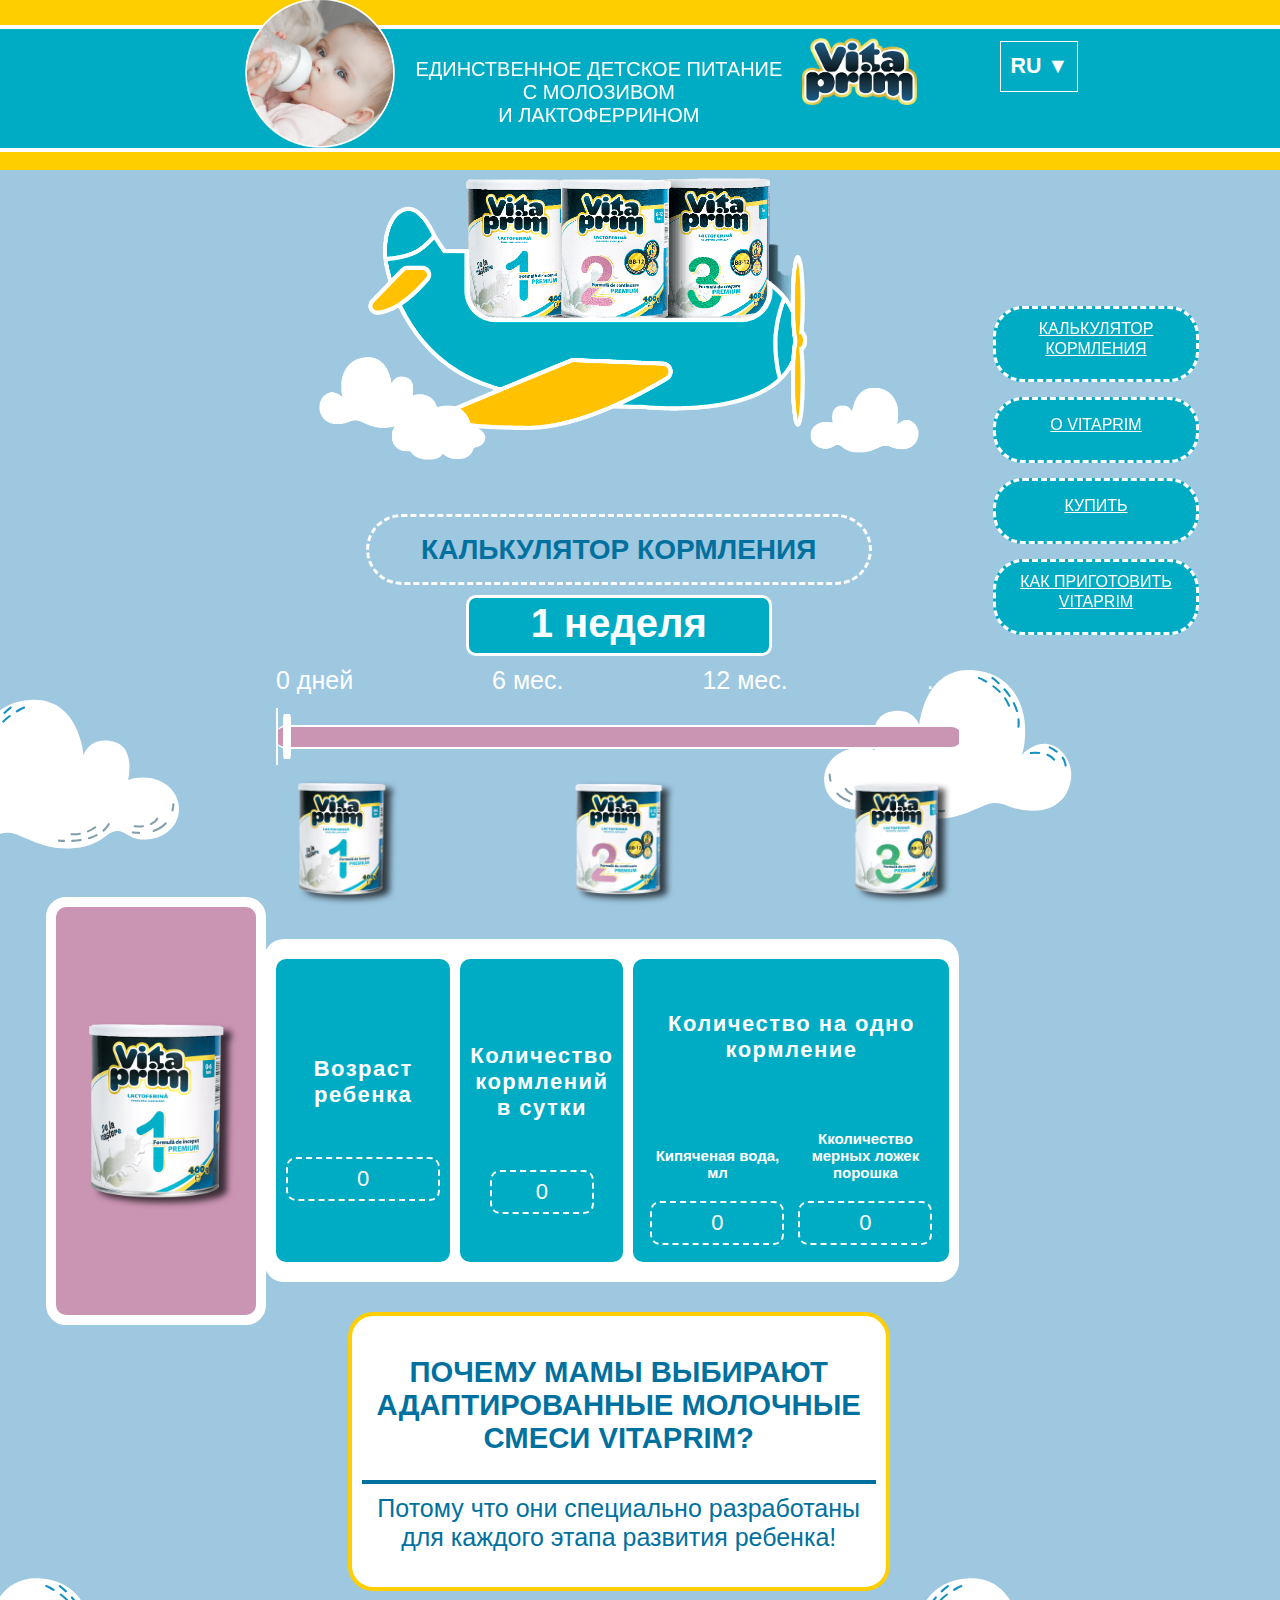
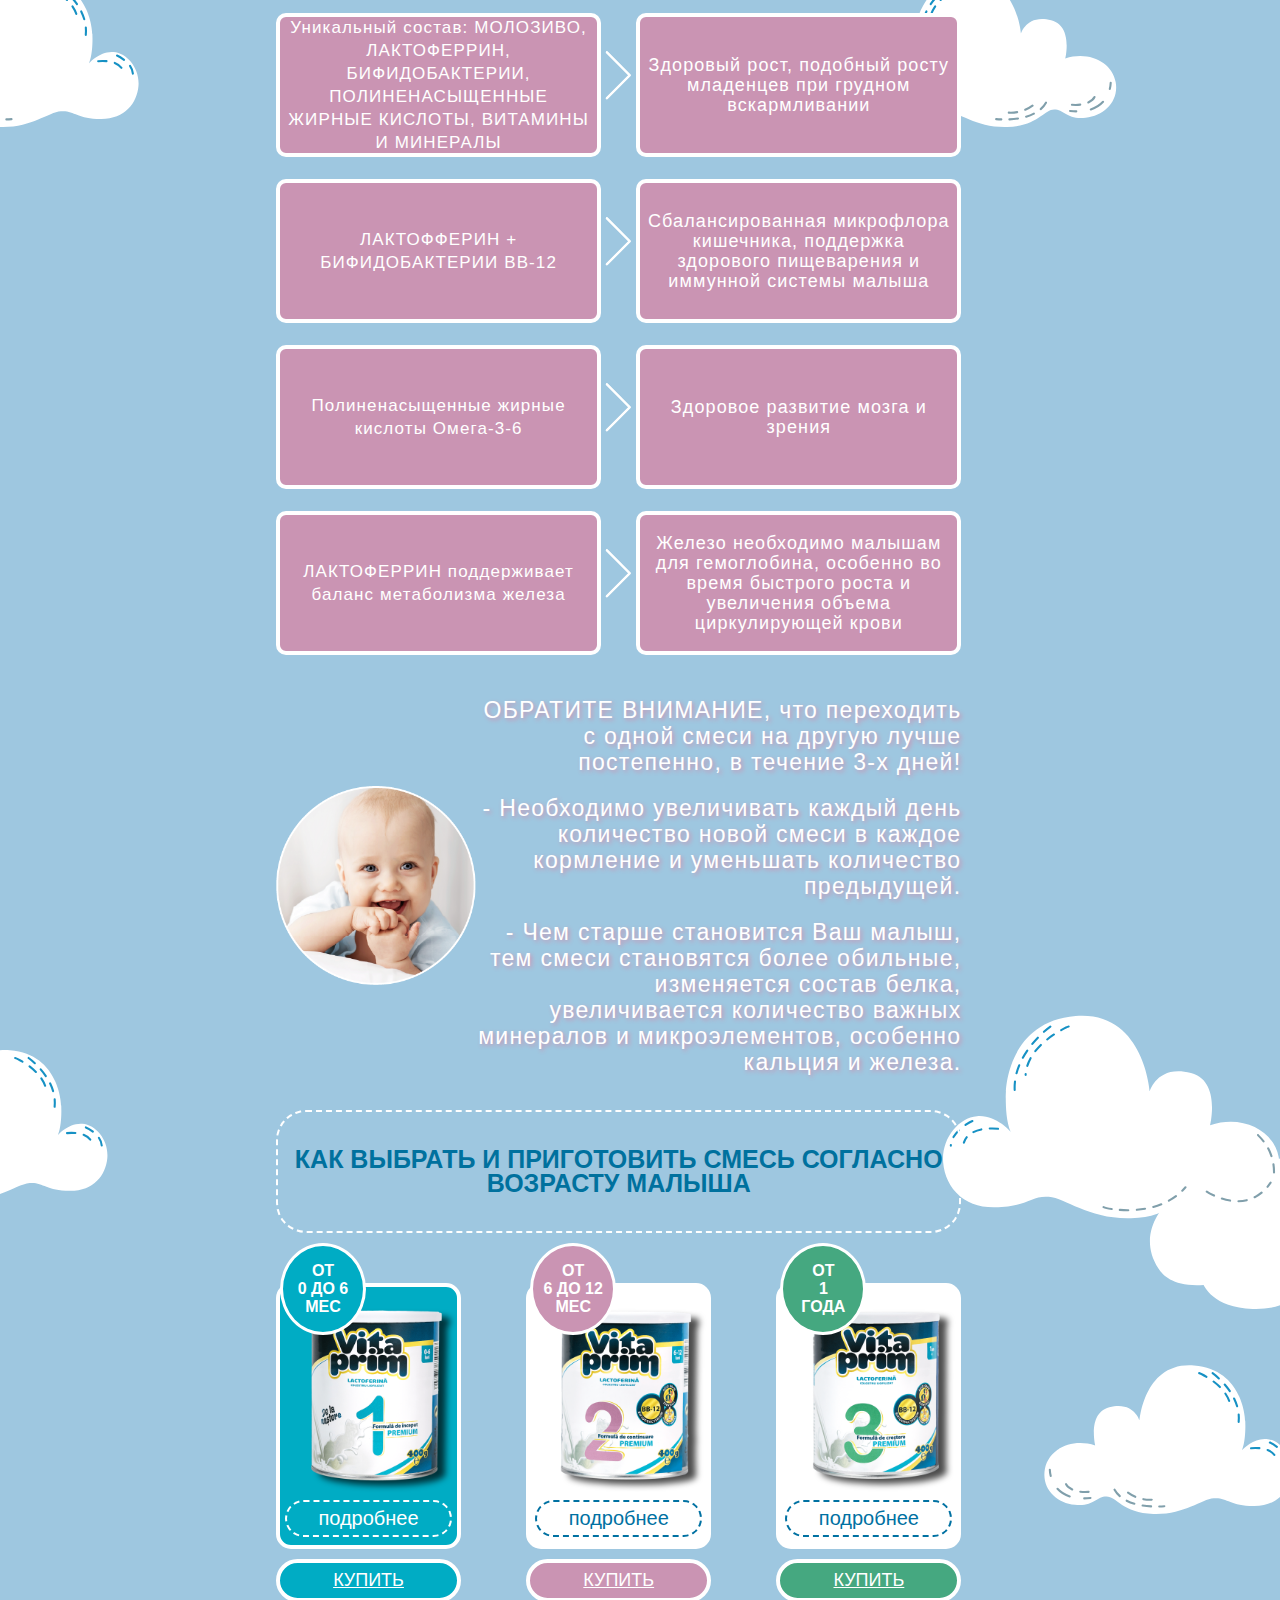
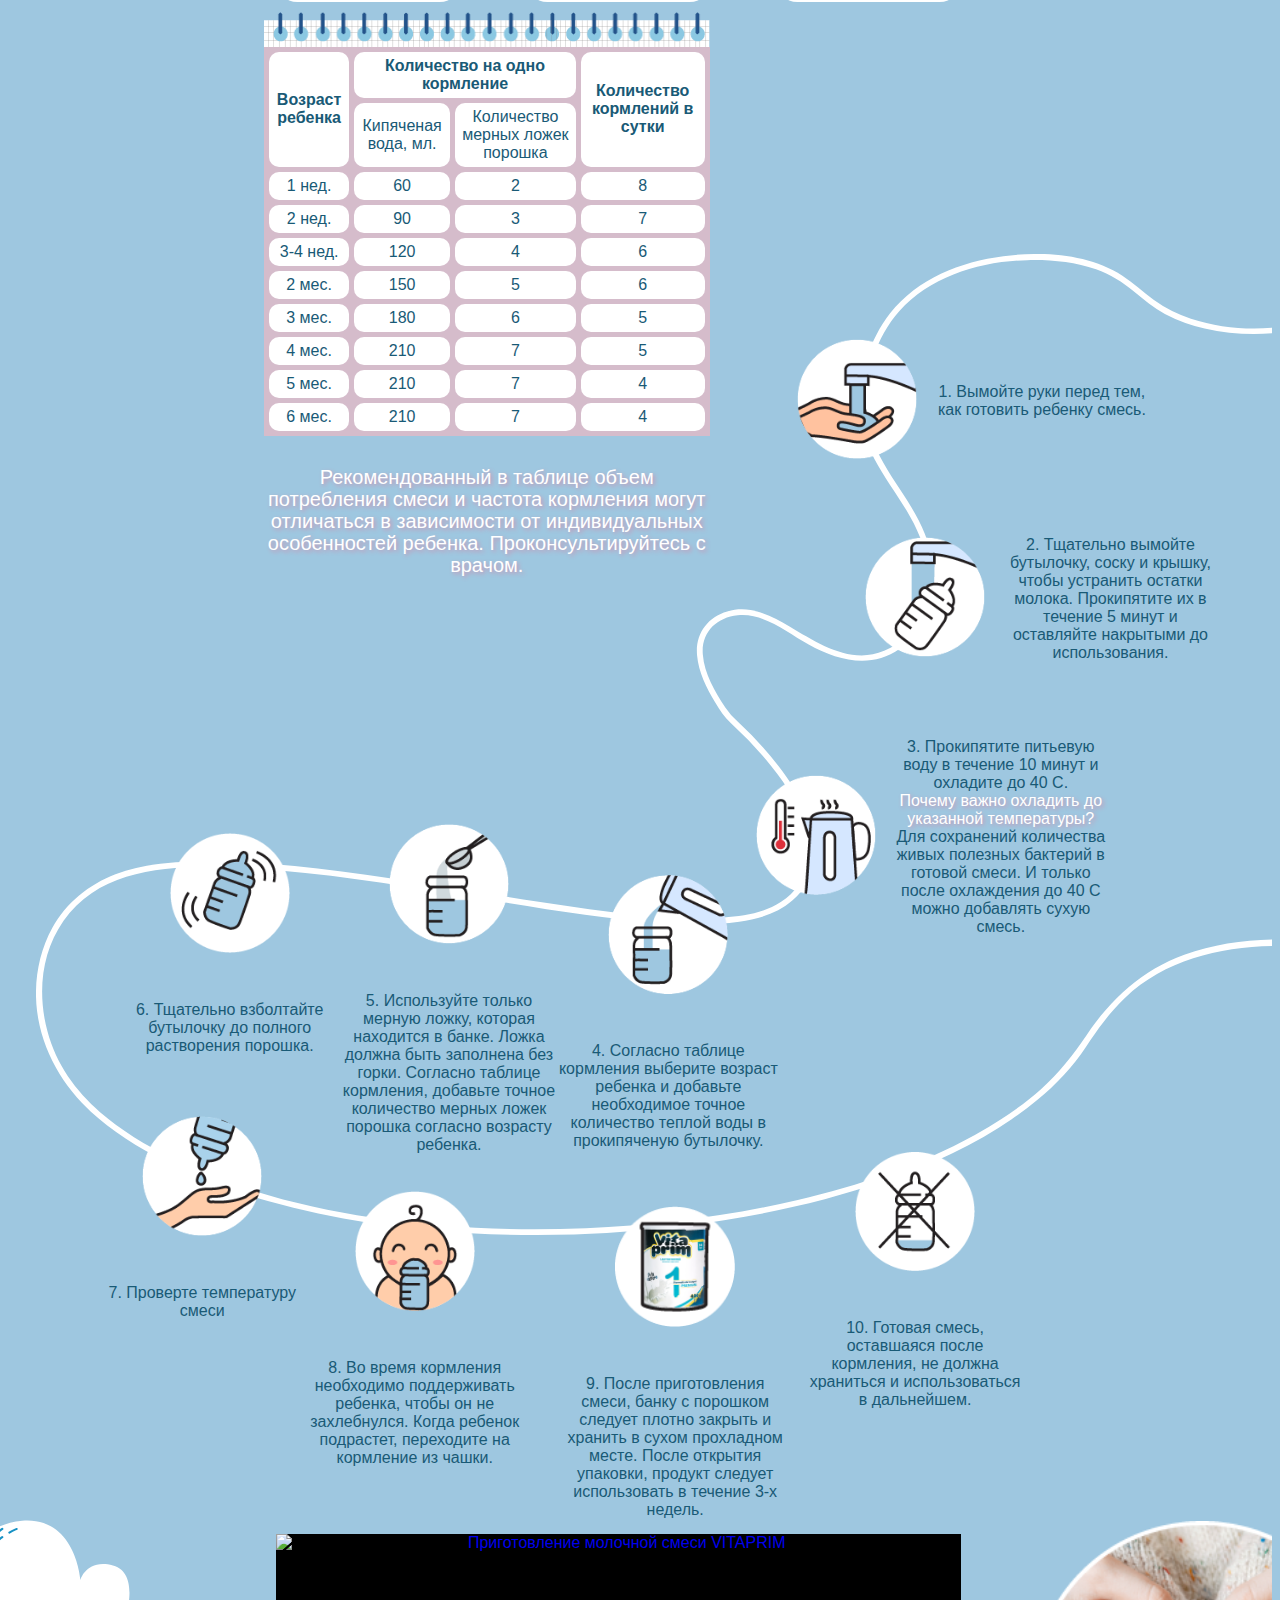
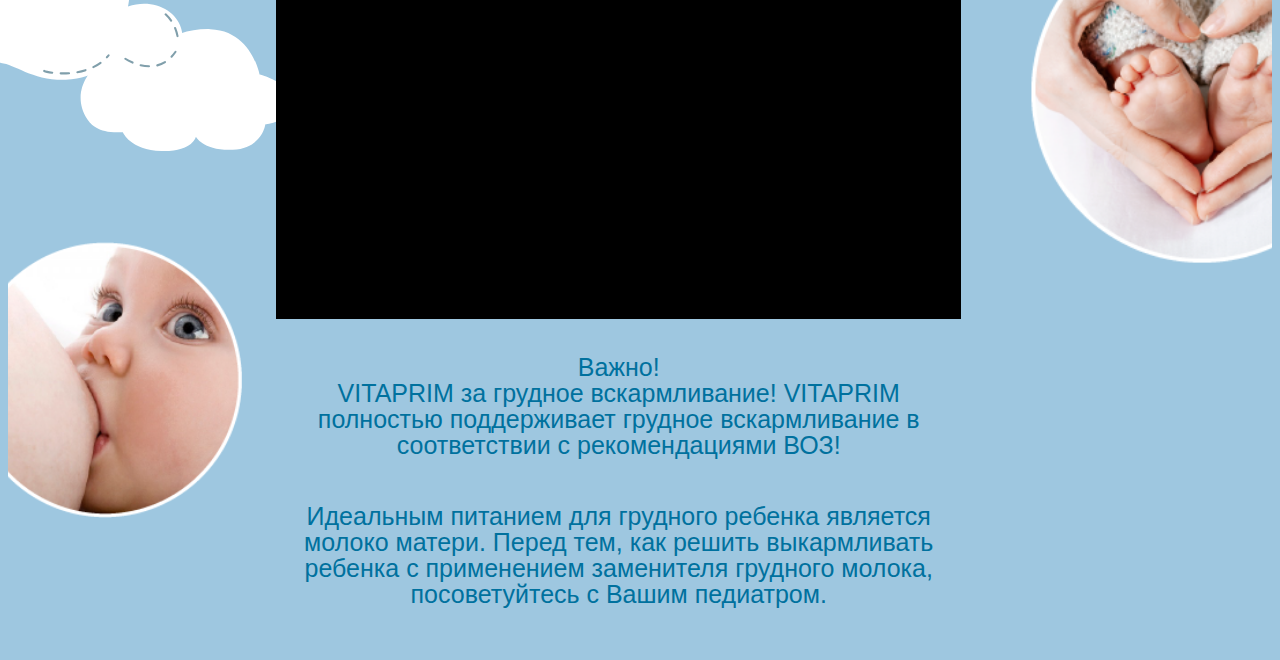
==== commit ebc184bf: "Add files via upload" ====
--- a/index-ru.html
+++ b/index-ru.html
@@ -8,7 +8,8 @@
 
 	<meta property="og:locale" content="ru">
 	<meta property="og:type" content="website">
-	<meta property="og:title" content="Vita Prim">
+	<meta property="og:title" content="Vita Prim - ЕДИНСТВЕННОЕ ДЕТСКОЕ ПИТАНИЕ
+	С МОЛОЗИВОМ И ЛАКТОФЕРРИНОМ">
 	<meta property="og:url" content="https://vitaprim.com.ua/">
 	<meta property="og:site_name" content="Vita Prim">
 	<meta property="og:image" content="img/og-image.png">
@@ -26,13 +27,13 @@
 		{
 		  "@context": "https://schema.org/", 
 		  "@type": "Product", 
-		  "name": "Vita Prim",
+		  "name": "Vita Prim 1",
 		  "image": "https://ua-pharm.com/wp-content/uploads/2021/02/VitaPrim-pitanie-1.png",
-		  "description": "Повноцінна збалансована суміш з молозивом, лактоферрином і біфідобактеріями ВВ-12, вітамінами, мінералами і жирними кислотами для гармонійного росту і розвитку Вашої дитини.",
+		  "description": "Полноценная сбалансированная смесь с молозивом, лактоферрином и бифидобактериями ВВ-12, витаминами, минералами и жирными кислотами для гармоничного роста и развития Вашего ребенка.",
 		  "brand": "VITA PRIM",
 		  "offers": {
 			"@type": "Offer",
-			"url": "https://ua-pharm.com/uk/product/molochna-sumish-vitaprim-1-dlia-dytyny-vikom-vid-0-do-6-mis-pozhyvna-sumish-z-molozyvom-laktoferynom-ta-bifidobakteriiamy-vv-12-spetsialno-rozroblena-dlia-kozhnoho-etapu-rozvytku-dytyny/",
+			"url": "https://ua-pharm.com/product/molochna-sumish-vitaprim-1-dlia-dytyny-vikom-vid-0-do-6-mis-pozhyvna-sumish-z-molozyvom-laktoferynom-ta-bifidobakteriiamy-vv-12-spetsialno-rozroblena-dlia-kozhnoho-etapu-rozvytku-dytyny/",
 			"priceCurrency": "UAH",
 			"price": "789",
 			"priceValidUntil": "2026-02-19",
@@ -45,7 +46,51 @@
 			"bestRating": "5",
 			"worstRating": "1",
 			"ratingCount": "1"
-		  }
+		  },
+			"@context": "https://schema.org/", 
+			"@type": "Product", 
+			"name": "Vita Prim 2",
+			"image": "https://ua-pharm.com/wp-content/uploads/2021/02/VitaPrim-pitanie-2.png",
+			"description": "Благодаря уникальному составу молозива, лактоферрина, бифидобактериям, полиненасыщенным жирным кислотам, витаминам и минералам обеспечивает здоровый рост, подобный росту младенцев при грудном вскармливании. Смесь, благодаря лактоферрину и бифидобактериям ВВ-12 помогает сбалансировать микрофлору кишечника и поддерживает иммунную систему ребенка. Содержит полиненасыщенные жирные кислоты омега-3-6 для нормального развития мозга и зрения.",
+			"brand": "Vita Prim",
+			"offers": {
+			  "@type": "Offer",
+			  "url": "https://ua-pharm.com/product/molochnaia-smes-vitaprim-2-dlia-rebenka-ot-6-do-12-mes-pytatelna-smes-s-molozyvom-laktoferrynom-y-byfydobakteryiamy-vv-12-spetsyalno-razrabotana-dlia-kazhdoho-tapa-razvytyia-rebenka/",
+			  "priceCurrency": "UAH",
+			  "price": "801",
+			  "priceValidUntil": "2022-06-21",
+			  "availability": "https://schema.org/InStock",
+			  "itemCondition": "https://schema.org/NewCondition"
+			},
+			"aggregateRating": {
+			  "@type": "AggregateRating",
+			  "ratingValue": "5",
+			  "bestRating": "5",
+			  "worstRating": "1",
+			  "ratingCount": "1"
+			},
+			"@context": "https://schema.org/", 
+			"@type": "Product", 
+			"name": "Vita Prim 3",
+			"image": "https://ua-pharm.com/wp-content/uploads/2021/02/VitaPrim-pitanie-3.png",
+			"description": "Полноценная, сбалансированная пища с витаминами, минералами и жирными кислотами для гармоничного роста и развития Вашего ребенка. Содержит молозиво, лактоферрин и бифидобактерии ВВ-12, специальный состав для каждого этапа развития ребенка.",
+			"brand": "Vita Prim",
+			"offers": {
+				"@type": "Offer",
+				"url": "https://ua-pharm.com/product/molochnaia-smes-vitaprim-2-dlia-rebenka-ot-6-do-12-mes-pytatelna-smes-s-molozyvom-laktoferrynom-y-byfydobakteryiamy-vv-12-spetsyalno-razrabotana-dlia-kazhdoho-tapa-razvytyia-rebenka/",
+				"priceCurrency": "UAH",
+				"price": "819",
+				"priceValidUntil": "2022-07-26",
+				"availability": "https://schema.org/InStock",
+				"itemCondition": "https://schema.org/NewCondition"
+			},
+			"aggregateRating": {
+				"@type": "AggregateRating",
+				"ratingValue": "5",
+				"bestRating": "5",
+				"worstRating": "1",
+				"ratingCount": "1"
+			}
 		}
 	</script>
 	<link rel="apple-touch-icon" sizes="180x180" href="favicon/apple-touch-icon.png">
@@ -73,19 +118,27 @@
 								<li class="nav__list-item"> <a href="#offer__section" class="nav__item-link">О VITAPRIM</a> </li>
 								<li class="nav__list-item"> <a href="#shop" class="nav__item-link">КУПИТЬ</a> </li>
 								<li class="nav__list-item"> <a href="#how__to" class="nav__item-link twostring">КАК ПРИГОТОВИТЬ VITAPRIM</a> </li>
-								<li class="nav__list-item"> <a hreflang="ru" style="font-size: 15px; width: 60%;" href="index.html" class="nav__item-link twostring">Украинская версия</a> </li>
+							
 							</ul>
 						</nav>
 					</div>
 					<div class="header__items">
 						<div class="top__kid"><img src="img/topkid.png" alt="kid"></div>
 						<div class="nav__txt">
-							<p>ЕДИНСТВЕННОЕ ДЕТСКОЕ ПИТАНИЕЕ
+							<p>ЕДИНСТВЕННОЕ ДЕТСКОЕ ПИТАНИЕ
 								<br>С МОЛОЗИВОМ 
 								<br> И ЛАКТОФЕРРИНОМ</p>
 						</div>
 						<div class="header__logo">
 							<a class="header__logo-link" href="#first__section"> <img src="img/logo.png" alt="Vita prime" class="header__logo-img"> </a>
+						</div>
+					</div>
+					<div class="lang__btn">
+						<div class="dropdown">
+							<button class="dropbtn">RU</button>
+							<div class="dropdown-content">
+								<a class="lang" rel="alternate" hreflang="uk"  href="index.html">UA</a>
+							</div>
 						</div>
 					</div>
 				</div>
@@ -130,7 +183,7 @@
 								<div class="value" id="spoons">0</div>
 							</div>
 						</div>
-					</div> <a href="https://ua-pharm.com/uk/product/molochna-sumish-vitaprim-1-dlia-dytyny-vikom-vid-0-do-6-mis-pozhyvna-sumish-z-molozyvom-laktoferynom-ta-bifidobakteriiamy-vv-12-spetsialno-rozroblena-dlia-kozhnoho-etapu-rozvytku-dytyny/" class="btn">купить</a> </div>
+					</div> <a href="https://ua-pharm.com/?s=%D0%9C%D0%BE%D0%BB%D0%BE%D1%87%D0%BD%D0%B0%D1%8F+%D1%81%D0%BC%D0%B5%D1%81%D1%8C+VITAPRIM&post_type=product" class="btn">купить</a> </div>
 			</section>
 			<section class="offer__section">
 				<div class="container">
@@ -192,16 +245,16 @@
 						<div class="card">
 							<div class="card__wrapper blue" id="about1">
 								<div class="card__top blue">
-									<h4 class="card__title">ОТ <br> 0 ДО 6<br> МЕС</h4> </div> <img src="img/VitaPrim-pitanie-1.png" alt="Vita Prim 1" class="card__img"> <a class="card__btn blue">подробнее</a> </div> <a href="https://ua-pharm.com/uk/product/molochna-sumish-vitaprim-1-dlia-dytyny-vikom-vid-0-do-6-mis-pozhyvna-sumish-z-molozyvom-laktoferynom-ta-bifidobakteriiamy-vv-12-spetsialno-rozroblena-dlia-kozhnoho-etapu-rozvytku-dytyny/" class="buy__btn blue">купить</a> </div>
+									<h4 class="card__title">ОТ <br> 0 ДО 6<br> МЕС</h4> </div> <img src="img/VitaPrim-pitanie-1.png" alt="Vita Prim 1" class="card__img"> <a class="card__btn blue">подробнее</a> </div> <a href="https://ua-pharm.com/product/molochna-sumish-vitaprim-1-dlia-dytyny-vikom-vid-0-do-6-mis-pozhyvna-sumish-z-molozyvom-laktoferynom-ta-bifidobakteriiamy-vv-12-spetsialno-rozroblena-dlia-kozhnoho-etapu-rozvytku-dytyny/" class="buy__btn blue">купить</a> </div>
 						<div class="card">
 							<div class="card__wrapper pink" id="about2">
 								<div class="card__top pink">
 									<h4 class="card__title">ОТ<br> 6 ДО 12 <br>МЕС
-									</h4> </div> <img src="img/VitaPrim-pitanie-2.png" alt="Vita Prim 2" class="card__img"> <a class="card__btn pink">подробнее</a> </div> <a href="https://ua-pharm.com/uk/product/molochna-sumish-vitaprim-2-dlia-dytyny-vikom-vid-6-do-12-mis-pozhyvna-sumish-z-molozyvom-laktoferynom-ta-bifidobakteriiamy-vv-12-spetsialno-rozroblena-dlia-kozhnoho-etapu-rozvytku-dytyny/" class="buy__btn pink">купить</a> </div>
+									</h4> </div> <img src="img/VitaPrim-pitanie-2.png" alt="Vita Prim 2" class="card__img"> <a class="card__btn pink">подробнее</a> </div> <a href="https://ua-pharm.com/product/molochnaia-smes-vitaprim-2-dlia-rebenka-ot-6-do-12-mes-pytatelna-smes-s-molozyvom-laktoferrynom-y-byfydobakteryiamy-vv-12-spetsyalno-razrabotana-dlia-kazhdoho-tapa-razvytyia-rebenka/" class="buy__btn pink">купить</a> </div>
 						<div class="card">
 							<div class="card__wrapper green" id="about3">
 								<div class="card__top green">
-									<h4 class="card__title">ОТ<br> 1 <br>ГОДА</h4> </div> <img src="img/VitaPrim-pitanie-3.png" alt="Vita Prim 3" class="card__img"> <a class="card__btn green">подробнее</a> </div> <a href="https://ua-pharm.com/uk/product/molochna-sumish-vitaprim-3-dlia-dytyny-vikom-vid-1-roku-pozhyvna-sumish-z-molozyvom-laktoferynom-ta-bifidobakteriiamy-vv-12-spetsialno-rozroblena-dlia-kozhnoho-etapu-rozvytku-dytyny/" class="buy__btn green">купить</a> </div>
+									<h4 class="card__title">ОТ<br> 1 <br>ГОДА</h4> </div> <img src="img/VitaPrim-pitanie-3.png" alt="Vita Prim 3" class="card__img"> <a class="card__btn green">подробнее</a> </div> <a href="https://ua-pharm.com/product/molochnaia-smes-vitaprim-3-dlia-rebenka-ot-1hoda-pytatelna-smes-s-molozyvom-laktoferrynom-y-byfydobakteryiamy-vv-12-spetsyalno-razrabotana-dlia-kazhdoho-tapa-razvytyia-rebenka/" class="buy__btn green">купить</a> </div>
 					</div>
 				</div>
 			</section>
--- a/css/style.css
+++ b/css/style.css
@@ -190,7 +190,7 @@
 
 .menu__container .nav .nav__list .nav__item-link:hover {
 	background-color: #00c7e1;
-	-webkit-box-shadow: 0px 0px 35px 11px rgba(255,255,255,0.46); 
+	-webkit-box-shadow: 0px 0px 5px 5px rgba(255,255,255,0.46); 
 	box-shadow: 0px 0px 5px 5px rgb(255 255 255 / 46%);
 }
 
@@ -202,6 +202,66 @@
 .menu__container .nav.active {
 	top: 0;
 }
+
+.lang__btn{
+	position: absolute;
+	top: 15%;
+	right: 1%;
+	z-index: 10;
+  }
+  
+  .lang__btn .dropdown{
+	position: relative;
+	display: inline-block;
+	transition: all .3s ease-in-out;
+  }
+  
+  .lang__btn .dropdown .dropbtn{
+	font-size: 15px;
+	font-weight: 900;
+	color: #fff;
+	width: 100%;
+	height: 100%;
+	padding: 12px 9px;
+	background-color: #00acc4;
+	transition: all .3s ease-in-out;
+	border: 1px solid #fff;
+  }
+  
+  .lang__btn .dropdown .dropbtn::after{
+	content: ' ▼';
+  }
+  
+   .lang__btn .dropdown .dropdown-content {
+	display: none;
+	position: absolute;
+	top: 119%;
+	background-color: #00acc4;
+	box-shadow: 0px 8px 16px 0px rgba(0,0,0,0.2);
+	z-index: 1;
+	transition: all .3s ease-in-out;
+	
+  }
+  
+  .lang__btn .dropdown:hover .dropdown-content {
+	display: block;
+  }
+  
+  .lang__btn .lang{
+	font-size: 13px;
+	font-weight: 900;
+	color: #fff;
+	width: 100%;
+	height: 100%;
+	padding: 10px 5px;
+	background-color: #00acc4;
+	border: 1px solid #fff;
+  }
+  
+  .lang__btn .lang:hover{
+	color: #fcd14b;
+  }
+  
 
 .first__section {
 	padding-top: 65px;
@@ -424,7 +484,7 @@
 }
 
 .offer__section .container .descrip {
-	margin: 8px 0;
+	margin: 22px 0;
 	color: #fff;
 	font-size: 20px;
 }
@@ -839,4 +899,4 @@
 
 .descrip  svg{
 display: none;
-}+}
--- a/css/media.css
+++ b/css/media.css
@@ -7,6 +7,18 @@
 	.counter__value .container .product img {
 		width: 130px;
 	}
+	.lang__btn {
+		position: absolute;
+		top: 5%;
+		right: 1%;
+		z-index: 10;
+	}
+	.lang__btn .dropdown .dropbtn{
+		font-size: calc( 0.75rem + 5 * (100vw - 591px) / (960 - 592) );
+	}
+	.lang__btn .lang{
+		font-size: calc( 0.70rem + 5 * (100vw - 591px) / (960 - 592) );
+	}
 }
 
 @media screen and (min-width: 576px) {
@@ -57,7 +69,7 @@
 	}
 
 	.menu__container .nav .nav__list .nav__item-link {
-		font-size: 22px;
+		font-size: 19px;
 		line-height: 100px;
 		height: 100px;
 	}
@@ -259,7 +271,7 @@
 	}
 
 	.menu__container .nav {
-		top: 0;
+		top: 10%;
 		left: 70%;
 		background-color: transparent;
 		border: 0;
@@ -313,6 +325,11 @@
 		line-height: 23px;
 		font-size: 20px;
 		padding: 0 20px;
+	}
+
+	.lang__btn {
+		top: 33%;
+		right: -6%;
 	}
 
 	.header .container .header__logo .header__logo-img {
@@ -1080,6 +1097,18 @@
 	}
 }
 
+@media screen and (min-width: 2000px) {
+	.menu__container .nav {
+		left: 55%;
+	}
+	.lang__btn .dropdown .dropbtn{
+		font-size: 20px;
+	}
+	.lang__btn .lang{
+		font-size: 18px;
+	}
+}
+
 @media screen and (min-width: 2200px) {
 	.menu__container .nav {
 		left: 55%;
@@ -1090,4 +1119,4 @@
 	.menu__container .nav {
 		left: 48%;
 	}
-}+}
